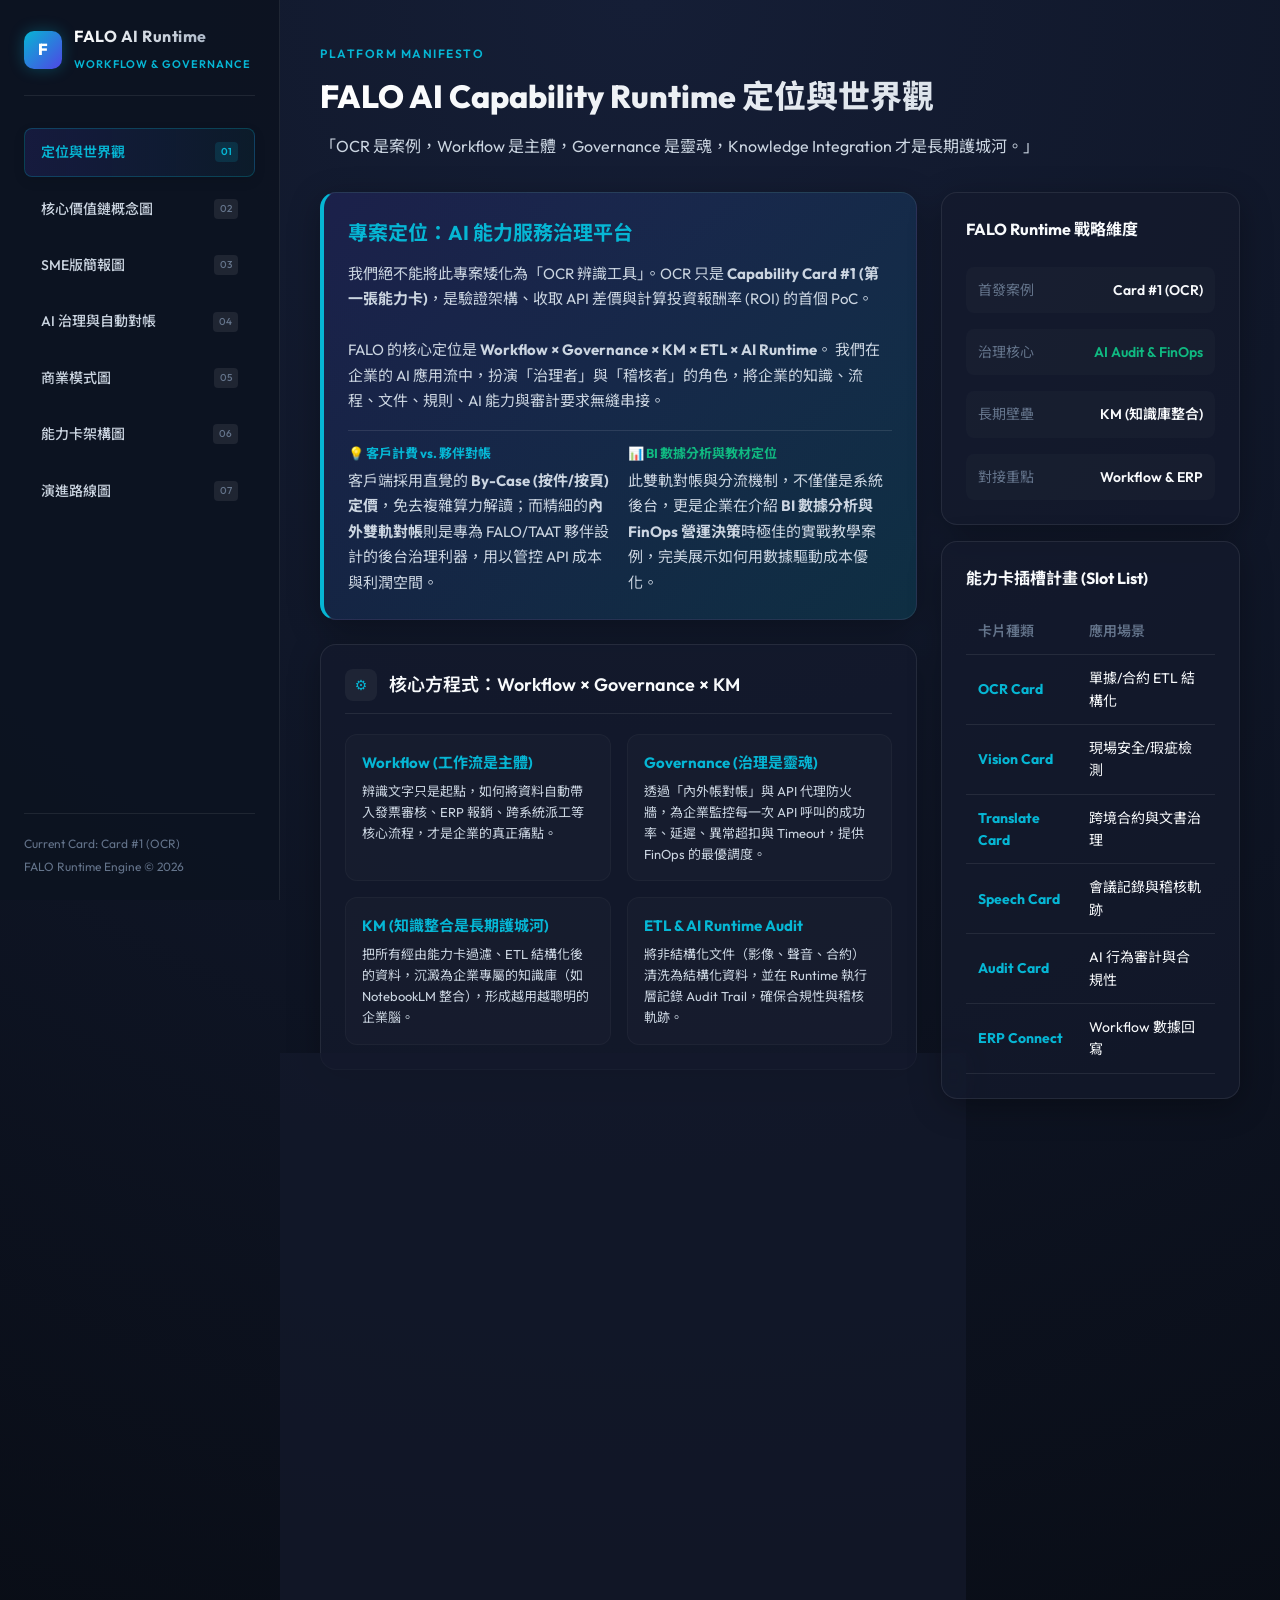
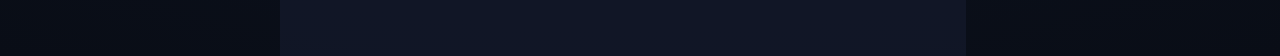
==== index.html @ 40f5b263 "feat: init FALO AI Capability Runtime dashboard (Workflow x Governance x KM x ETL)" ====
<!DOCTYPE html>
<html lang="zh-Hant">
<head>
  <meta charset="UTF-8">
  <meta name="viewport" content="width=device-width, initial-scale=1.0">
  <title>FALO AI Capability Runtime Hub</title>
  <link rel="stylesheet" href="style.css">
</head>
<body>
  <div class="app-container">
    <!-- Sidebar Navigation -->
    <aside class="sidebar">
      <div class="brand">
        <div class="brand-logo">F</div>
        <div class="brand-info">
          <h1>FALO AI Runtime</h1>
          <span>Workflow & Governance</span>
        </div>
      </div>
      
      <ul class="nav-menu">
        <li class="nav-item active" data-tab="tab-positioning">
          <a class="nav-link">
            <span>定位與世界觀</span>
            <span class="nav-link-num">01</span>
          </a>
        </li>
        <li class="nav-item" data-tab="tab-concept">
          <a class="nav-link">
            <span>核心價值鏈概念圖</span>
            <span class="nav-link-num">02</span>
          </a>
        </li>
        <li class="nav-item" data-tab="tab-sme">
          <a class="nav-link">
            <span>SME版簡報圖</span>
            <span class="nav-link-num">03</span>
          </a>
        </li>
        <li class="nav-item" data-tab="tab-governance">
          <a class="nav-link">
            <span>AI 治理與自動對帳</span>
            <span class="nav-link-num">04</span>
          </a>
        </li>
        <li class="nav-item" data-tab="tab-bmc">
          <a class="nav-link">
            <span>商業模式圖</span>
            <span class="nav-link-num">05</span>
          </a>
        </li>
        <li class="nav-item" data-tab="tab-architecture">
          <a class="nav-link">
            <span>能力卡架構圖</span>
            <span class="nav-link-num">06</span>
          </a>
        </li>
        <li class="nav-item" data-tab="tab-roadmap">
          <a class="nav-link">
            <span>演進路線圖</span>
            <span class="nav-link-num">07</span>
          </a>
        </li>
      </ul>
      
      <div class="sidebar-footer">
        <p>Current Card: Card #1 (OCR)</p>
        <p>FALO Runtime Engine &copy; 2026</p>
      </div>
    </aside>

    <!-- Main Content Area -->
    <main class="main-content">
      
      <!-- Deliverable 1: Project Positioning (專案定位文件) -->
      <section id="tab-positioning" class="content-section active">
        <div class="header-wrapper">
          <span class="section-tag">Platform Manifesto</span>
          <h2 class="section-title">FALO AI Capability Runtime 定位與世界觀</h2>
          <p class="section-desc">「OCR 是案例，Workflow 是主體，Governance 是靈魂，Knowledge Integration 才是長期護城河。」</p>
        </div>

        <div class="positioning-grid">
          <div class="main-column">
            <div class="glass-card positioning-hero">
              <h3>專案定位：AI 能力服務治理平台</h3>
              <p>
                我們絕不能將此專案矮化為「OCR 辨識工具」。OCR 只是 <strong>Capability Card #1 (第一張能力卡)</strong>，是驗證架構、收取 API 差價與計算投資報酬率 (ROI) 的首個 PoC。
                <br><br>
                FALO 的核心定位是 <strong>Workflow × Governance × KM × ETL × AI Runtime</strong>。
                我們在企業的 AI 應用流中，扮演「治理者」與「稽核者」的角色，將企業的知識、流程、文件、規則、AI 能力與審計要求無縫串接。
              </p>
              <div style="margin-top: 16px; border-top: 1px solid rgba(255,255,255,0.1); padding-top: 12px; display: grid; grid-template-columns: 1fr 1fr; gap: 16px; font-size: 13px;">
                <div>
                  <strong style="color: var(--cyan);">💡 客戶計費 vs. 夥伴對帳</strong>
                  <p style="color: var(--text-secondary); margin-top: 4px;">客戶端採用直覺的 <strong>By-Case (按件/按頁) 定價</strong>，免去複雜算力解讀；而精細的<strong>內外雙軌對帳</strong>則是專為 FALO/TAAT 夥伴設計的後台治理利器，用以管控 API 成本與利潤空間。</p>
                </div>
                <div>
                  <strong style="color: var(--emerald);">📊 BI 數據分析與教材定位</strong>
                  <p style="color: var(--text-secondary); margin-top: 4px;">此雙軌對帳與分流機制，不僅僅是系統後台，更是企業在介紹 <strong>BI 數據分析與 FinOps 營運決策</strong>時極佳的實戰教學案例，完美展示如何用數據驅動成本優化。</p>
                </div>
              </div>
            </div>

            <div class="glass-card">
              <div class="card-title-row">
                <div class="card-icon">⚙️</div>
                <h3>核心方程式：Workflow × Governance × KM</h3>
              </div>
              <div class="feature-list">
                <div class="feature-item">
                  <h4>Workflow (工作流是主體)</h4>
                  <p>辨識文字只是起點，如何將資料自動帶入發票審核、ERP 報銷、跨系統派工等核心流程，才是企業的真正痛點。</p>
                </div>
                <div class="feature-item">
                  <h4>Governance (治理是靈魂)</h4>
                  <p>透過「內外帳對帳」與 API 代理防火牆，為企業監控每一次 API 呼叫的成功率、延遲、異常超扣與 Timeout，提供 FinOps 的最優調度。</p>
                </div>
                <div class="feature-item">
                  <h4>KM (知識整合是長期護城河)</h4>
                  <p>把所有經由能力卡過濾、ETL 結構化後的資料，沉澱為企業專屬的知識庫（如 NotebookLM 整合），形成越用越聰明的企業腦。</p>
                </div>
                <div class="feature-item">
                  <h4>ETL & AI Runtime Audit</h4>
                  <p>將非結構化文件（影像、聲音、合約）清洗為結構化資料，並在 Runtime 執行層記錄 Audit Trail，確保合規性與稽核軌跡。</p>
                </div>
              </div>
            </div>
            
            <div class="glass-card">
              <div class="card-title-row">
                <div class="card-icon">🤝</div>
                <h3>角色定位與協同模型</h3>
                <span class="badge-tech" style="margin-left: auto;">Collaboration Matrix</span>
              </div>
              <p style="font-size: 14px; color: var(--text-secondary); line-height: 1.7;">
                本架構的建立，來自於四種角色的完美互補：
              </p>
              <table class="position-table" style="margin-top: 12px;">
                <thead>
                  <tr>
                    <th>角色名</th>
                    <th>代表視角</th>
                    <th>在此專案的貢獻</th>
                  </tr>
                </thead>
                <tbody>
                  <tr>
                    <td><strong>ff (Force)</strong></td>
                    <td>顧問、治理者、方法論設計者、AI Audit 傳教士</td>
                    <td>提供核心 Know-how，將 OCR 拉高至流程治理與知識鏈條的戰略高度。</td>
                  </tr>
                  <tr>
                    <td><strong>smf (ChatGPT)</strong></td>
                    <td>策略顧問、語意翻譯器</td>
                    <td>釐清頂層商業邏輯，進行語意轉譯，確保定位與商業模式對齊。</td>
                  </tr>
                  <tr>
                    <td><strong>aaa (Antigravity)</strong></td>
                    <td>教材工程師、產品規劃師、系統架構師</td>
                    <td>將抽象的方法論與構想落地，封裝成可討論的規格、藍圖與互動式 Prototype。</td>
                  </tr>
                  <tr>
                    <td><strong>sxf (Codex)</strong></td>
                    <td>CTO、工程總架構</td>
                    <td>負責將架構規格代碼化，保障底層代碼的高效運行與系統部署。</td>
                  </tr>
                </tbody>
              </table>
            </div>
          </div>

          <!-- Sidebar Column -->
          <div class="sidebar-column">
            <div class="glass-card stat-card">
              <h3 style="font-size: 16px; font-weight: 700; margin-bottom: 8px;">FALO Runtime 戰略維度</h3>
              <div class="stat-item">
                <span class="stat-label">首發案例</span>
                <span class="stat-value">Card #1 (OCR)</span>
              </div>
              <div class="stat-item">
                <span class="stat-label">治理核心</span>
                <span class="stat-value highlight">AI Audit & FinOps</span>
              </div>
              <div class="stat-item">
                <span class="stat-label">長期壁壘</span>
                <span class="stat-value">KM (知識庫整合)</span>
              </div>
              <div class="stat-item">
                <span class="stat-label">對接重點</span>
                <span class="stat-value">Workflow & ERP</span>
              </div>
            </div>
            
            <div class="glass-card" style="margin-top: 16px;">
              <h3 style="font-size: 16px; font-weight: 700; margin-bottom: 12px;">能力卡插槽計畫 (Slot List)</h3>
              <table class="position-table">
                <thead>
                  <tr>
                    <th>卡片種類</th>
                    <th>應用場景</th>
                  </tr>
                </thead>
                <tbody>
                  <tr>
                    <td><strong>OCR Card</strong></td>
                    <td>單據/合約 ETL 結構化</td>
                  </tr>
                  <tr>
                    <td><strong>Vision Card</strong></td>
                    <td>現場安全/瑕疵檢測</td>
                  </tr>
                  <tr>
                    <td><strong>Translate Card</strong></td>
                    <td>跨境合約與文書治理</td>
                  </tr>
                  <tr>
                    <td><strong>Speech Card</strong></td>
                    <td>會議記錄與稽核軌跡</td>
                  </tr>
                  <tr>
                    <td><strong>Audit Card</strong></td>
                    <td>AI 行為審計與合規性</td>
                  </tr>
                  <tr>
                    <td><strong>ERP Connect</strong></td>
                    <td>Workflow 數據回寫</td>
                  </tr>
                </tbody>
              </table>
            </div>
          </div>
        </div>
      </section>

      <!-- Deliverable 2: Concept Diagram (概念圖版本) -->
      <section id="tab-concept" class="content-section">
        <div class="header-wrapper">
          <span class="section-tag">Value Chain Lifecycle</span>
          <h2 class="section-title">FALO AI 企業數據價值鏈生命週期</h2>
          <p class="section-desc">從文件上傳開始，歷經 OCR 提取、結構化清洗、工作流流轉、ERP 記帳，最終沉澱為企業專屬知識庫與稽核 insights 的完整閉環。</p>
        </div>

        <div class="glass-card">
          <div class="diagram-container">
            <svg class="flow-svg" viewBox="0 0 900 480">
              <defs>
                <marker id="arrow" viewBox="0 0 10 10" refX="6" refY="5" markerWidth="6" markerHeight="6" orient="auto-start-reverse">
                  <path d="M 0 1 L 10 5 L 0 9 z" fill="rgba(255,255,255,0.4)" />
                </marker>
                <marker id="arrow-cyan" viewBox="0 0 10 10" refX="6" refY="5" markerWidth="6" markerHeight="6" orient="auto-start-reverse">
                  <path d="M 0 1 L 10 5 L 0 9 z" fill="#06b6d4" />
                </marker>
              </defs>

              <!-- Line 1 Nodes (Ingestion to ERP) -->
              <!-- Step 1: Input Document -->
              <rect x="20" y="60" width="130" height="60" rx="8" class="flow-node active" />
              <text x="85" y="90" text-anchor="middle" class="flow-text">1. 企業原始文件</text>
              <text x="85" y="105" text-anchor="middle" class="flow-subtext">影像 / PDF / 拍照單據</text>

              <!-- Connection 1 -> 2 -->
              <path d="M 150 90 L 190 90" class="flow-link active" marker-end="url(#arrow-cyan)" />

              <!-- Step 2: Capability Card #1 -->
              <rect x="200" y="60" width="130" height="60" rx="8" class="flow-node" style="stroke: var(--cyan);" />
              <text x="265" y="90" text-anchor="middle" class="flow-text" fill="var(--cyan)">2. 能力卡 #1 (OCR)</text>
              <text x="265" y="105" text-anchor="middle" class="flow-subtext">智能路由辨識 / AI Proxy</text>

              <!-- Connection 2 -> 3 -->
              <path d="M 330 90 L 370 90" class="flow-link active" marker-end="url(#arrow-cyan)" />

              <!-- Step 3: ETL & Structuring -->
              <rect x="380" y="60" width="130" height="60" rx="8" class="flow-node" />
              <text x="445" y="90" text-anchor="middle" class="flow-text">3. ETL 結構化</text>
              <text x="445" y="105" text-anchor="middle" class="flow-subtext">非結構資料轉為 JSON</text>

              <!-- Connection 3 -> 4 -->
              <path d="M 510 90 L 550 90" class="flow-link" marker-end="url(#arrow)" />

              <!-- Step 4: Workflow Engine -->
              <rect x="560" y="60" width="130" height="60" rx="8" class="flow-node" style="stroke: var(--purple);" />
              <text x="625" y="90" text-anchor="middle" class="flow-text" fill="var(--purple-light)">4. 工作流調度 (Workflow)</text>
              <text x="625" y="105" text-anchor="middle" class="flow-subtext">審批流程 / 業務規則觸發</text>

              <!-- Connection 4 -> 5 -->
              <path d="M 690 90 L 730 90" class="flow-link" marker-end="url(#arrow)" />

              <!-- Step 5: ERP & Core systems -->
              <rect x="740" y="60" width="130" height="60" rx="8" class="flow-node" />
              <text x="805" y="90" text-anchor="middle" class="flow-text">5. ERP 回寫入帳</text>
              <text x="805" y="105" text-anchor="middle" class="flow-subtext">會計 / ERP 資料整合</text>

              <!-- Downward Connection 5 -> 6 -->
              <path d="M 805 120 L 805 220 L 740 220" class="flow-link" marker-end="url(#arrow)" />

              <!-- Line 2 Nodes (KM to Management Insight) -->
              <!-- Step 6: Knowledge Base -->
              <rect x="600" y="190" width="130" height="60" rx="8" class="flow-node" style="stroke: var(--emerald);" />
              <text x="665" y="220" text-anchor="middle" class="flow-text" fill="var(--emerald)">6. 知識整合 (KM)</text>
              <text x="665" y="235" text-anchor="middle" class="flow-subtext">封裝為企業專屬知識庫</text>

              <!-- Connection 6 -> 7 -->
              <path d="M 600 220 L 510 220" class="flow-link" marker-end="url(#arrow)" />

              <!-- Step 7: Audit Trail -->
              <rect x="370" y="190" width="130" height="60" rx="8" class="flow-node" style="stroke: var(--rose);" />
              <text x="435" y="220" text-anchor="middle" class="flow-text" fill="var(--rose)">7. 稽核軌跡 (Audit)</text>
              <text x="435" y="235" text-anchor="middle" class="flow-subtext">AI 行為審計與追蹤記錄</text>

              <!-- Connection 7 -> 8 -->
              <path d="M 370 220 L 280 220" class="flow-link" marker-end="url(#arrow)" />

              <!-- Step 8: AI Analytics & FinOps -->
              <rect x="140" y="190" width="130" height="60" rx="8" class="flow-node" />
              <text x="205" y="220" text-anchor="middle" class="flow-text">8. AI 治理與 FinOps</text>
              <text x="205" y="235" text-anchor="middle" class="flow-subtext">分析計費 / 監控異常成本</text>

              <!-- Connection 8 -> 9 -->
              <path d="M 140 220 L 85 220 L 85 320 L 190 320" class="flow-link active" marker-end="url(#arrow-cyan)" />

              <!-- Step 9: Management Insight -->
              <rect x="200" y="290" width="500" height="70" rx="8" class="flow-node active" style="stroke: var(--cyan);" />
              <text x="450" y="325" text-anchor="middle" class="flow-text" fill="var(--cyan)">9. 管理洞察 (Management Insights)</text>
              <text x="450" y="343" text-anchor="middle" class="flow-subtext">智慧報表 &rarr; 流程改善決策 &rarr; 持續優化企業營運效率</text>

              <!-- Double ledger audit link box -->
              <rect x="140" y="390" width="620" height="50" rx="6" class="flow-node" style="stroke: var(--purple); fill: rgba(139, 92, 246, 0.05);" />
              <text x="450" y="415" text-anchor="middle" class="flow-text" fill="var(--purple-light)">FALO Runtime 核心雙軌對帳防護：內帳 (客戶定價) VS 外帳 (Provider 實扣) 智慧自動審計</text>
              <text x="450" y="430" text-anchor="middle" class="flow-subtext">守護企業數據流與資金流的安全，杜絕雲端商計費黑盒</text>
            </svg>
          </div>
          
          <div style="margin-top: 20px; color: var(--text-secondary); font-size: 14px;">
            <p><strong>數據生命週期說明：</strong></p>
            <ul style="margin-left: 20px; margin-top: 8px; display: grid; grid-template-columns: 1fr 1fr; gap: 8px;">
              <li><strong>入流層 (ETL)</strong>：將企業複雜單據文件（影像）透過模組化能力卡與 AI Proxy 做高精準辨識並清洗為結構化 JSON 資料。</li>
              <li><strong>業務層 (Workflow & ERP)</strong>：結構化資料直接回填企業現有工作流與 ERP，實現自動化財務報銷、進銷存登載。</li>
              <li><strong>儲存層 (KM)</strong>：將所有單據與辨識脈絡沉澱至企業知識庫，作為未來企業內部搜尋、訓練、法規遵循的長期資產。</li>
              <li><strong>治理層 (Audit & FinOps)</strong>：雙軌帳本引擎即時查帳，監控延遲、Timeout、異常扣款，提供成本分析與流程改善的管理決策洞察。</li>
            </ul>
          </div>
        </div>
      </section>

      <!-- Deliverable 3: SME Slide Viewer (SME版簡報圖) -->
      <section id="tab-sme" class="content-section">
        <div class="header-wrapper">
          <span class="section-tag">Value Proposition Presentation</span>
          <h2 class="section-title">中小企業（SME）老闆看得懂的價值簡報</h2>
          <p class="section-desc">AI 不僅僅是取代人力的打字工具，更是中小企業升級流程治理、降低隱性開銷、建構企業知識腦的戰略引擎。</p>
        </div>

        <div class="slide-deck glass-card">
          <div class="slide-content-container" id="slide-content">
            <div class="slide-graphic" id="slide-graphic">📥</div>
            <div class="slide-text">
              <h3 id="slide-title">載入中...</h3>
              <p id="slide-desc">載入中...</p>
            </div>
          </div>
          
          <div class="slide-controls">
            <button class="slide-btn" id="slide-prev">&larr; 上一步</button>
            <div class="slide-dots" id="slide-dots">
              <!-- Dots rendered by JS -->
            </div>
            <button class="slide-btn" id="slide-next">下一步 &rarr;</button>
          </div>
        </div>
        
        <div class="glass-card" style="max-width: 800px; margin: 24px auto 0;">
          <h4 style="color: var(--cyan); margin-bottom: 8px;">老闆最關心的四大核心回報 (ROI)：</h4>
          <ul style="list-style: none; font-size: 14px; color: var(--text-secondary); display: grid; gap: 8px;">
            <li>🛡️ <strong>費用零黑盒</strong>：AI 自動稽核雲端商帳單，每一筆超時或失敗的 API 費用自動抓出並追回，守住企業資金。</li>
            <li>🚀 <strong>業務流自動化</strong>：串接 ERP 與會計流程，免除人工建檔，讓業務與財務的工作效率提升 500%。</li>
            <li>🧠 <strong>知識資產化</strong>：所有單據辨識結果自動歸檔為企業知識庫 (KM)，隨時可用自然語言提問進行合規審查。</li>
            <li>📉 <strong>動態節費高達 60%</strong>：根據單據難易度自動調度最划算的模型，用最聰明的方式控管 API 支出。</li>
          </ul>
        </div>
      </section>

      <!-- Deliverable 4: AI Governance Dashboard (AI 治理與自動對帳) -->
      <section id="tab-governance" class="content-section">
        <div class="header-wrapper">
          <span class="section-tag">Audit Engine Terminal</span>
          <h2 class="section-title">AI 稽核與 FinOps 雙軌對帳主控台</h2>
          <p class="section-desc">透過「內帳（FALO 客戶計費）」與「外帳（Provider 實際帳單）」的即時比對，抓出差異、超額收費與失敗，並動態調配路由機制。</p>
        </div>

        <!-- Split ledgers table -->
        <div class="gov-grid">
          <!-- Internal Ledger -->
          <div class="glass-card ledger-box">
            <div class="ledger-header">
              <h3 style="font-size: 16px; font-weight: 600;">內帳（FALO 客戶計費記錄）</h3>
              <span class="ledger-badge internal">Internal Ledger</span>
            </div>
            <div class="ledger-table-wrapper">
              <table class="ledger-table">
                <thead>
                  <tr>
                    <th>交易編號</th>
                    <th>客戶名稱</th>
                    <th>辨識頁數</th>
                    <th>預計費用</th>
                    <th>交易狀態</th>
                    <th>時間</th>
                  </tr>
                </thead>
                <tbody id="internal-ledger-body">
                  <!-- JS Render -->
                </tbody>
              </table>
            </div>
          </div>

          <!-- External Ledger -->
          <div class="glass-card ledger-box">
            <div class="ledger-header">
              <h3 style="font-size: 16px; font-weight: 600;">外帳（AI Provider 實際計費單）</h3>
              <span class="ledger-badge external">External Ledger</span>
            </div>
            <div class="ledger-table-wrapper">
              <table class="ledger-table">
                <thead>
                  <tr>
                    <th>請求編號</th>
                    <th>Provider</th>
                    <th>處理頁數</th>
                    <th>實扣費用</th>
                    <th>執行狀態</th>
                    <th>時間</th>
                  </tr>
                </thead>
                <tbody id="external-ledger-body">
                  <!-- JS Render -->
                </tbody>
              </table>
            </div>
          </div>
        </div>

        <!-- Reconciliation simulation actions and console -->
        <div class="reconcile-actions">
          <button class="action-btn" id="reconcile-btn">
            <span>啟動 AI 雙軌帳本自動審計 (Run Audit Engine)</span>
          </button>
        </div>

        <div class="glass-card console-card">
          <div class="console-title">
            <span>📟 FALO AI 對帳審計引擎終端</span>
          </div>
          <div class="console-logs" id="console-logs">
            <div class="log-line info">等待對帳指令... 請點擊上方按鈕開始模擬。</div>
          </div>
        </div>

        <!-- FinOps savings slider -->
        <div class="glass-card finops-grid">
          <div>
            <h3 style="font-size: 18px; margin-bottom: 12px; color: var(--cyan);">AI 路由動態成本調度 (FinOps Simulator)</h3>
            <p style="font-size: 14px; color: var(--text-secondary);">
              調整發票與一般文件路由至 <strong>PaddleOCR (便宜)</strong> 的比例，其餘難題路由至 <strong>Gemini (精準但貴)</strong>。
              觀察萬頁預算會如何動態變化：
            </p>
            
            <div class="slider-container">
              <div class="slider-labels">
                <span>100% Gemini (純大模型)</span>
                <span>高比例 PaddleOCR</span>
              </div>
              <input type="range" min="0" max="100" value="95" class="slider-control" id="routing-slider">
            </div>

            <div class="ratio-display">
              <div class="ratio-box">
                <div class="val" id="paddle-ratio">95%</div>
                <div class="lbl">PaddleOCR 路由比例</div>
              </div>
              <div class="ratio-box">
                <div class="val" id="gemini-ratio">5%</div>
                <div class="lbl">Gemini 路由比例</div>
              </div>
            </div>
          </div>

          <div style="border-left: 1px solid var(--border-color); padding-left: 24px;">
            <div class="saving-display">
              <div class="saving-percent" id="savings-percent">60%</div>
              <div style="font-size: 18px; font-weight: 700; color: var(--emerald); margin-top: 4px;">預算節省幅度</div>
              <p class="saving-desc" id="optimizer-summary-text">
                正在計算 AI 分流最佳化方案...
              </p>
            </div>
          </div>
        </div>

        <!-- BI & Billing explanation card -->
        <div class="glass-card" style="margin-top: 24px; border-left: 4px solid var(--purple); display: grid; grid-template-columns: 1fr 1fr; gap: 24px;">
          <div>
            <h4 style="color: var(--purple-light); font-size: 15px; margin-bottom: 8px; font-weight: 700; text-transform: uppercase;">🔒 內部夥伴專用對帳治理利器 (Internal Partner Tool)</h4>
            <p style="font-size: 13px; color: var(--text-secondary); line-height: 1.6;">
              雖然客戶在前端只接觸簡單、直覺的 <strong>By-Case (按件計酬)</strong> 算力計費，但為了保護代理商與 FALO/TAAT 夥伴的利潤，系統在後台運行這套<strong>雙軌對帳系統</strong>。這是給 FALO/TAAT 營運夥伴的內部稽核利器，用來掌握算力消耗與精準監管利潤。
            </p>
          </div>
          <div>
            <h4 style="color: var(--emerald); font-size: 15px; margin-bottom: 8px; font-weight: 700; text-transform: uppercase;">🎓 卓越的 BI 數據分析實戰教材 (BI Analytics Curriculum Case)</h4>
            <p style="font-size: 13px; color: var(--text-secondary); line-height: 1.6;">
              此雙軌對帳與智能路由機制，是介紹企業如何運用 <strong>BI (商業智慧) 進行大數據分析</strong>的絕佳教材。它具體展示了如何分析「呼叫異常分佈」、「API 延遲分佈 (P50/P90/P95)」、「單頁模型性價比分析」等指標，實現以數據驅動營運決策的實務範例。
            </p>
          </div>
        </div>
      </section>

      <!-- Deliverable 5: Business Model Canvas (商業模式圖) -->
      <section id="tab-bmc" class="content-section">
        <div class="header-wrapper">
          <span class="section-tag">Platform Economics</span>
          <h2 class="section-title">FALO AI Runtime 商業模式圖</h2>
          <p class="section-desc">這不只是一個 OCR 工具，這是一個具備強大商業模式的基礎 Runtime 平台。請點擊各區塊查看詳細商業策略：</p>
        </div>

        <div class="bmc-grid">
          <!-- 1. Key Partners -->
          <div class="bmc-cell double-height" data-cell="partners">
            <div class="bmc-header">
              <h4>關鍵合作夥伴</h4>
            </div>
            <div class="bmc-body">
              <ul>
                <li>底層 AI 巨頭 (Google, MS)</li>
                <li>ERP & Workflow 系統整合商</li>
                <li>HITL 人工審核外包網絡</li>
              </ul>
            </div>
          </div>

          <!-- 2. Key Activities -->
          <div class="bmc-cell" data-cell="activities">
            <div class="bmc-header">
              <h4>關鍵活動</h4>
            </div>
            <div class="bmc-body">
              <ul>
                <li>路由算法調優與分類器升級</li>
                <li>多模型 API 插件管理</li>
                <li>內外帳同步與自動退款稽核</li>
              </ul>
            </div>
          </div>

          <!-- 3. Value Propositions -->
          <div class="bmc-cell double-height double-width" data-cell="propositions" style="border-color: rgba(6, 182, 212, 0.4); background: rgba(6, 182, 212, 0.03);">
            <div class="bmc-header">
              <h4 style="color: var(--cyan); font-weight: 800;">價值主張</h4>
            </div>
            <div class="bmc-body" style="font-size: 13px;">
              <ul>
                <li><strong>AI 能力治理核心</strong>: 單一介面對接所有 API</li>
                <li><strong>極致性價比 (FinOps)</strong>: 精準路由省錢 60%</li>
                <li><strong>工作流自動化整合</strong>: 銜接 ERP 與會計流</li>
                <li><strong>企業長期知識庫 (KM)</strong>: 沉澱文件資產</li>
                <li><strong>對帳完全透明化</strong>: AI 自動退款稽核與偵錯</li>
              </ul>
            </div>
          </div>

          <!-- 4. Customer Relationships -->
          <div class="bmc-cell" data-cell="relations">
            <div class="bmc-header">
              <h4>顧客關係</h4>
            </div>
            <div class="bmc-body">
              <ul>
                <li>對帳全透明化報表</li>
                <li>主動式 FinOps 節費建議</li>
                <li>合規稽核軌跡安全防護</li>
              </ul>
            </div>
          </div>

          <!-- 5. Customer Segments -->
          <div class="bmc-cell double-height" data-cell="segments">
            <div class="bmc-header">
              <h4>目標客群</h4>
            </div>
            <div class="bmc-body">
              <ul>
                <li>中小型企業 (SME) </li>
                <li>尋求內嵌 AI 能力的軟體商 (ISVs)</li>
                <li>大量流程需自動化之金融/製造業</li>
              </ul>
            </div>
          </div>

          <!-- 6. Key Resources -->
          <div class="bmc-cell" data-cell="resources">
            <div class="bmc-header">
              <h4>關鍵資源</h4>
            </div>
            <div class="bmc-body">
              <ul>
                <li>動態路由調度專利</li>
                <li>大宗 API 採購之折讓通道</li>
                <li>FALO Runtime 安全沙盒</li>
              </ul>
            </div>
          </div>

          <!-- 7. Channels -->
          <div class="bmc-cell" data-cell="channels">
            <div class="bmc-header">
              <h4>通路渠道</h4>
            </div>
            <div class="bmc-body">
              <ul>
                <li>FALO Prompt Manager 內建</li>
                <li>能力卡應用商城 (Store)</li>
                <li>ERP / Google App Script 插件</li>
              </ul>
            </div>
          </div>

          <!-- 8. Cost Structure (double width) -->
          <div class="bmc-cell double-width" data-cell="costs">
            <div class="bmc-header">
              <h4>成本結構</h4>
            </div>
            <div class="bmc-body">
              <ul>
                <li>底層 API 呼叫費 (Google, Azure...)</li>
                <li>Runtime Gateway 託管與資料庫成本</li>
                <li>人工覆核人員單筆處理佣金</li>
              </ul>
            </div>
          </div>

          <!-- 9. Revenue Streams (double width) -->
          <div class="bmc-cell double-width" data-cell="revenues" style="border-color: rgba(16, 185, 129, 0.4); background: rgba(16, 185, 129, 0.03);">
            <div class="bmc-header">
              <h4 style="color: var(--emerald);">收益來源</h4>
            </div>
            <div class="bmc-body">
              <ul>
                <li><strong>API 用量加成差價 (Markup)</strong></li>
                <li><strong>自動對帳 / FinOps 治理進階 SaaS 月費</strong></li>
                <li><strong>企業 KM & Workflow 整合模組授權費</strong></li>
                <li><strong>第三方 Capability Card 上架佣金拆帳 (30%)</strong></li>
              </ul>
            </div>
          </div>
        </div>

        <!-- Detail Box for Business Model Canvas -->
        <div class="glass-card" style="border-left: 4px solid var(--cyan);">
          <h3 style="font-size: 16px; font-weight: 700; margin-bottom: 8px;" id="bmc-details-title">商業策略深度解析</h3>
          <p style="font-size: 13px; color: var(--text-secondary); line-height: 1.6;" id="bmc-details-desc">
            請點擊上方商業模式圖的任何區塊，此處將為您展示 FALO 在該維度的獨家護城河、商業操作模式與落地路徑。
          </p>
        </div>
      </section>

      <!-- Deliverable 6: Capability Card Architecture (Capability Card 架構圖) -->
      <section id="tab-architecture" class="content-section">
        <div class="header-wrapper">
          <span class="section-tag">Software Architecture Stack</span>
          <h2 class="section-title">Capability Card & Runtime 架構圖</h2>
          <p class="section-desc">FALO 採用模組化疊層架構。OCR 僅是運行在 Runtime 上的第一張能力卡，下圖展示了三層核心架構：</p>
        </div>

        <div class="arch-container">
          <!-- Layer 1: App Interface -->
          <div class="arch-layer">
            <div class="arch-layer-header">
              <span>1. 應用接入與卡片層 (Application Interface & Card Layer)</span>
              <span class="badge">SDK / Sandbox</span>
            </div>
            <div class="arch-blocks">
              <div class="arch-block" data-block="sdk">FALO SDK / API Client</div>
              <div class="arch-block" data-block="pwa">PWA Card Sandbox</div>
            </div>
          </div>

          <!-- Layer 2: Governance Proxy -->
          <div class="arch-layer" style="border-color: rgba(79, 70, 229, 0.3); background: rgba(79, 70, 229, 0.02);">
            <div class="arch-layer-header" style="color: var(--primary-light);">
              <span>2. AI Proxy 與流程治理核心 (Governance & Pipeline Core)</span>
              <span class="badge" style="background: rgba(79, 70, 229, 0.2); color: var(--primary-light);">Runtime Engine</span>
            </div>
            <div class="arch-blocks">
              <div class="arch-block active" data-block="gateway">API Gateway (安全與驗證)</div>
              <div class="arch-block" data-block="logger">Ledger Syncer (內外雙帳同步)</div>
              <div class="arch-block" data-block="router">Dynamic Provider Router (路由調度)</div>
              <div class="arch-block" data-block="audit">FinOps & Audit Analytics</div>
            </div>
          </div>

          <!-- Layer 3: Providers Execution -->
          <div class="arch-layer">
            <div class="arch-layer-header">
              <span>3. AI Providers 與人工執行層 (Execution Layer)</span>
              <span class="badge">Models & HITL</span>
            </div>
            <div class="arch-blocks">
              <div class="arch-block" data-block="paddle">PaddleOCR Plugin (便宜)</div>
              <div class="arch-block" data-block="gemini">Gemini V Plugin (大模型)</div>
              <div class="arch-block" data-block="qwen">Qwen VL Plugin (亞洲語系)</div>
              <div class="arch-block" data-block="human">Human-in-the-loop (人工覆核)</div>
            </div>
          </div>
        </div>

        <!-- Detail Box for Architecture Layers -->
        <div class="glass-card" style="margin-top: 24px; border-left: 4px solid var(--primary);">
          <div style="display:flex; justify-content:space-between; align-items:center; margin-bottom:12px;">
            <h3 style="font-size: 16px; font-weight: 700;" id="arch-details-title">API Gateway (安全與驗證)</h3>
            <span class="badge-tech" id="arch-details-badge">AI Proxy 治理核心</span>
          </div>
          <p style="font-size: 13px; color: var(--text-secondary); line-height: 1.6;" id="arch-details-desc">
            處理 API 金鑰驗證、流量限額控制 (Rate Limiting)、防禦性 Audit 審計、以及統一的資料格式轉換（確保輸出標準的 JSON 格式）。
          </p>
        </div>
      </section>

      <!-- Deliverable 7: OCR Gate Evolution Roadmap (OCR Gate 演進路線圖) -->
      <section id="tab-roadmap" class="content-section">
        <div class="header-wrapper">
          <span class="section-tag">Evolutionary Roadmap</span>
          <h2 class="section-title">AI Runtime 與數據治理演進路線圖</h2>
          <p class="section-desc">從最初的單機工具，演進至具備自動對帳與 FinOps 成本治理的完整 FALO AI 流程與知識生態平台。</p>
        </div>

        <div class="timeline">
          <!-- Phase 1 -->
          <div class="timeline-item completed">
            <div class="timeline-marker"></div>
            <div class="timeline-content">
              <div class="timeline-date">Phase 1: PoC 驗證期</div>
              <h3>FALO OCR Workbench (工具屬性)</h3>
              <p>完成單機版 PWA 容器、基礎 OCR 模板配置與 CSV 閉環匯出入，確認使用者能方便操作圖片資料轉換。</p>
              <ul class="timeline-details">
                <li>單機 `ocr.html` 與 PWA 安裝支援</li>
                <li>五組內建 OCR Operation Prompts</li>
                <li>Excel 式 CSV 全覆蓋導入導出</li>
              </ul>
            </div>
          </div>

          <!-- Phase 2 -->
          <div class="timeline-item">
            <div class="timeline-marker" style="border-color: var(--cyan);"></div>
            <div class="timeline-content">
              <div class="timeline-date" style="color: var(--cyan);">Phase 2: 服務化與雙軌帳本 (當前里程碑)</div>
              <h3>AI Proxy Gate & 雙軌帳本</h3>
              <p>導入 API 金鑰驗證，建構雙軌 ledger 寫入機制，將客戶使用端（內帳）與雲端 Provider（外帳）解耦，支援 AI 進行對帳審核與失敗重送路由。</p>
              <ul class="timeline-details">
                <li>AI Proxy Gateway 搭建與 API Key 認證</li>
                <li>內外雙軌 Ledger 同步寫入引擎</li>
                <li>AI 自動對帳模組 (偵測超時、超收、退款存檔)</li>
              </ul>
            </div>
          </div>

          <!-- Phase 3 -->
          <div class="timeline-item">
            <div class="timeline-marker" style="border-color: var(--purple);"></div>
            <div class="timeline-content">
              <div class="timeline-date" style="color: var(--purple);">Phase 3: 工作流與 ERP 整合期</div>
              <h3>流程調度與自動化入帳</h3>
              <p>完善數據價值鏈。將結構化資料自動回寫入 ERP 系統，建立自動化單據核銷 workflow，並將歷史辨識文字儲存進企業知識庫。</p>
              <ul class="timeline-details">
                <li>結合 ERP/會計軟體的數據回寫接口</li>
                <li>企業知識管理 (KM) 基礎儲存引擎</li>
                <li>自動核銷與流程審核 Workflow 整合</li>
              </ul>
            </div>
          </div>

          <!-- Phase 4 -->
          <div class="timeline-item">
            <div class="timeline-marker" style="border-color: var(--emerald);"></div>
            <div class="timeline-content">
              <div class="timeline-date" style="color: var(--emerald);">Phase 4: 全能力 Runtime 生態系</div>
              <h3>FALO AI Runtime & KM Market</h3>
              <p>擴展至多樣化能力卡（Vision, 翻譯, 語音, LLM），開放第三方上架，建構 Workflow × Governance × KM 的企業 AI 生態大腦。</p>
              <ul class="timeline-details">
                <li>標準能力卡 SDK 與 Runtime 規範釋出</li>
                <li>多種 Capability Card 上架 (Speech, Audit)</li>
                <li>第三方 Capability Market 分成與訂閱結算機制</li>
              </ul>
            </div>
          </div>
        </div>
      </section>

    </main>
  </div>

  <script src="app.js"></script>
</body>
</html>
---- style.css ----
@import url('https://fonts.googleapis.com/css2?family=Outfit:wght@300;400;500;600;700;800&family=Noto+Sans+TC:wght@300;400;500;700;900&display=swap');

:root {
  --bg: #090d16;
  --bg-gradient: radial-gradient(circle at 50% 0%, #151e36 0%, #090d16 100%);
  --panel-bg: rgba(20, 27, 45, 0.7);
  --panel-hover: rgba(28, 38, 62, 0.85);
  --border-color: rgba(255, 255, 255, 0.08);
  --border-hover: rgba(255, 255, 255, 0.15);
  
  --text-primary: #f8fafc;
  --text-secondary: #cbd5e1;
  --text-muted: #64748b;
  
  --primary: #4f46e5;
  --primary-light: #818cf8;
  --primary-glow: rgba(79, 70, 229, 0.35);
  
  --cyan: #06b6d4;
  --cyan-glow: rgba(6, 182, 212, 0.3);
  
  --emerald: #10b981;
  --emerald-glow: rgba(16, 185, 129, 0.25);
  
  --purple: #8b5cf6;
  --purple-glow: rgba(139, 92, 246, 0.25);
  
  --rose: #f43f5e;
  --rose-glow: rgba(244, 63, 94, 0.25);
  
  --amber: #f59e0b;
  
  --font-sans: 'Outfit', 'Noto Sans TC', system-ui, -apple-system, BlinkMacSystemFont, "Segoe UI", sans-serif;
  --transition-smooth: all 0.3s cubic-bezier(0.4, 0, 0.2, 1);
}

* {
  box-sizing: border-box;
  margin: 0;
  padding: 0;
}

body {
  background: var(--bg);
  background-image: var(--bg-gradient);
  color: var(--text-primary);
  font-family: var(--font-sans);
  line-height: 1.6;
  overflow-x: hidden;
  min-height: 100vh;
}

/* Scrollbar */
::-webkit-scrollbar {
  width: 6px;
  height: 6px;
}
::-webkit-scrollbar-track {
  background: rgba(255, 255, 255, 0.02);
}
::-webkit-scrollbar-thumb {
  background: rgba(255, 255, 255, 0.15);
  border-radius: 99px;
}
::-webkit-scrollbar-thumb:hover {
  background: rgba(255, 255, 255, 0.3);
}

/* App Layout */
.app-container {
  display: flex;
  min-height: 100vh;
}

/* Sidebar Navigation */
.sidebar {
  width: 280px;
  background: rgba(13, 19, 33, 0.95);
  border-right: 1px solid var(--border-color);
  display: flex;
  flex-direction: column;
  flex-shrink: 0;
  position: sticky;
  top: 0;
  height: 100vh;
  z-index: 100;
  padding: 24px;
}

.brand {
  display: flex;
  align-items: center;
  gap: 12px;
  margin-bottom: 32px;
  padding-bottom: 20px;
  border-bottom: 1px solid var(--border-color);
}

.brand-logo {
  width: 38px;
  height: 38px;
  background: linear-gradient(135deg, var(--cyan) 0%, var(--primary) 100%);
  border-radius: 10px;
  display: flex;
  align-items: center;
  justify-content: center;
  font-weight: 800;
  color: white;
  box-shadow: 0 0 15px var(--cyan-glow);
}

.brand-info h1 {
  font-size: 16px;
  font-weight: 700;
  letter-spacing: 0.5px;
  background: linear-gradient(to right, #ffffff, #94a3b8);
  -webkit-background-clip: text;
  -webkit-text-fill-color: transparent;
}

.brand-info span {
  font-size: 11px;
  color: var(--cyan);
  font-weight: 600;
  text-transform: uppercase;
  letter-spacing: 1px;
}

.nav-menu {
  list-style: none;
  display: flex;
  flex-direction: column;
  gap: 8px;
  flex-grow: 1;
}

.nav-item {
  width: 100%;
}

.nav-link {
  display: flex;
  align-items: center;
  gap: 12px;
  padding: 12px 16px;
  color: var(--text-secondary);
  text-decoration: none;
  border-radius: 8px;
  font-size: 14px;
  font-weight: 500;
  transition: var(--transition-smooth);
  cursor: pointer;
  border: 1px solid transparent;
}

.nav-link:hover {
  background: rgba(255, 255, 255, 0.03);
  color: var(--text-primary);
  border-color: rgba(255, 255, 255, 0.05);
}

.nav-item.active .nav-link {
  background: linear-gradient(90deg, rgba(79, 70, 229, 0.15) 0%, rgba(6, 182, 212, 0.05) 100%);
  color: var(--cyan);
  border-color: rgba(6, 182, 212, 0.25);
  box-shadow: 0 4px 12px rgba(0, 0, 0, 0.1);
  font-weight: 600;
}

.nav-link-num {
  margin-left: auto;
  font-size: 10px;
  background: rgba(255, 255, 255, 0.08);
  padding: 2px 6px;
  border-radius: 4px;
  color: var(--text-muted);
}

.nav-item.active .nav-link-num {
  background: rgba(6, 182, 212, 0.15);
  color: var(--cyan);
}

.sidebar-footer {
  margin-top: auto;
  padding-top: 20px;
  border-top: 1px solid var(--border-color);
  font-size: 12px;
  color: var(--text-muted);
  display: flex;
  flex-direction: column;
  gap: 4px;
}

/* Content Area */
.main-content {
  flex-grow: 1;
  padding: 40px;
  max-width: calc(100% - 280px);
  overflow-y: auto;
}

.content-section {
  display: none;
  animation: fadeIn 0.4s ease-out forwards;
}

.content-section.active {
  display: block;
}

@keyframes fadeIn {
  from { opacity: 0; transform: translateY(10px); }
  to { opacity: 1; transform: translateY(0); }
}

/* Common UI Elements */
.header-wrapper {
  margin-bottom: 32px;
}

.section-tag {
  display: inline-block;
  font-size: 12px;
  color: var(--cyan);
  font-weight: 600;
  text-transform: uppercase;
  letter-spacing: 1.5px;
  margin-bottom: 8px;
}

.section-title {
  font-size: 32px;
  font-weight: 800;
  background: linear-gradient(to right, #ffffff, #cbd5e1);
  -webkit-background-clip: text;
  -webkit-text-fill-color: transparent;
  margin-bottom: 12px;
}

.section-desc {
  color: var(--text-secondary);
  font-size: 16px;
  max-width: 800px;
}

/* Card Styles */
.glass-card {
  background: var(--panel-bg);
  border: 1px solid var(--border-color);
  border-radius: 16px;
  padding: 24px;
  box-shadow: 0 8px 32px 0 rgba(0, 0, 0, 0.3);
  backdrop-filter: blur(12px);
  -webkit-backdrop-filter: blur(12px);
  transition: var(--transition-smooth);
}

.glass-card:hover {
  border-color: var(--border-hover);
  background: var(--panel-hover);
  box-shadow: 0 12px 40px 0 rgba(0, 0, 0, 0.4);
}

/* Page 1: Project Positioning */
.positioning-grid {
  display: grid;
  grid-template-columns: 2fr 1fr;
  gap: 24px;
}

.main-column {
  display: flex;
  flex-direction: column;
  gap: 24px;
}

.positioning-hero {
  background: linear-gradient(135deg, rgba(79, 70, 229, 0.15) 0%, rgba(6, 182, 212, 0.15) 100%);
  border-left: 4px solid var(--cyan);
}

.positioning-hero h3 {
  font-size: 20px;
  margin-bottom: 12px;
  color: var(--cyan);
}

.positioning-hero p {
  color: var(--text-secondary);
  font-size: 15px;
  line-height: 1.7;
}

.card-title-row {
  display: flex;
  align-items: center;
  gap: 12px;
  margin-bottom: 20px;
  border-bottom: 1px solid var(--border-color);
  padding-bottom: 12px;
}

.card-title-row h3 {
  font-size: 18px;
  font-weight: 600;
}

.card-icon {
  width: 32px;
  height: 32px;
  border-radius: 8px;
  background: rgba(255, 255, 255, 0.05);
  display: flex;
  align-items: center;
  justify-content: center;
  color: var(--cyan);
  font-size: 14px;
}

.feature-list {
  display: grid;
  grid-template-columns: repeat(2, 1fr);
  gap: 16px;
}

.feature-item {
  background: rgba(255, 255, 255, 0.02);
  border: 1px solid rgba(255, 255, 255, 0.03);
  padding: 16px;
  border-radius: 12px;
  transition: var(--transition-smooth);
}

.feature-item:hover {
  background: rgba(255, 255, 255, 0.04);
  transform: translateY(-2px);
}

.feature-item h4 {
  font-size: 15px;
  margin-bottom: 6px;
  color: var(--cyan);
  display: flex;
  align-items: center;
  gap: 8px;
}

.feature-item p {
  font-size: 13px;
  color: var(--text-secondary);
}

.position-table {
  width: 100%;
  border-collapse: collapse;
  margin-top: 16px;
}

.position-table th, .position-table td {
  padding: 12px;
  text-align: left;
  border-bottom: 1px solid var(--border-color);
  font-size: 14px;
}

.position-table th {
  color: var(--text-muted);
  font-weight: 600;
}

.position-table td strong {
  color: var(--cyan);
}

/* Sidebar Info Card */
.stat-card {
  display: flex;
  flex-direction: column;
  gap: 16px;
}

.stat-item {
  display: flex;
  justify-content: space-between;
  align-items: center;
  padding: 12px;
  background: rgba(255, 255, 255, 0.02);
  border-radius: 8px;
  font-size: 14px;
}

.stat-label {
  color: var(--text-muted);
}

.stat-value {
  font-weight: 600;
  color: var(--text-primary);
}

.stat-value.highlight {
  color: var(--emerald);
}

/* Page 2: Concept Diagram */
.diagram-container {
  display: flex;
  justify-content: center;
  align-items: center;
  padding: 30px;
  background: rgba(13, 19, 33, 0.4);
  border-radius: 16px;
  border: 1px solid var(--border-color);
  overflow: auto;
}

.flow-svg {
  width: 100%;
  max-width: 900px;
  height: auto;
}

.flow-node {
  fill: var(--panel-bg);
  stroke: var(--border-color);
  stroke-width: 1.5;
  transition: var(--transition-smooth);
}

.flow-node:hover {
  stroke: var(--cyan);
  fill: var(--panel-hover);
  filter: drop-shadow(0 0 8px var(--cyan-glow));
}

.flow-node.active {
  stroke: var(--primary);
  fill: rgba(79, 70, 229, 0.1);
  filter: drop-shadow(0 0 10px var(--primary-glow));
}

.flow-text {
  fill: var(--text-primary);
  font-family: var(--font-sans);
  font-size: 13px;
  pointer-events: none;
  font-weight: 500;
}

.flow-subtext {
  fill: var(--text-muted);
  font-family: var(--font-sans);
  font-size: 10px;
  pointer-events: none;
}

.flow-link {
  stroke: var(--border-color);
  stroke-width: 2;
  fill: none;
  stroke-dasharray: 5, 5;
  animation: dash 15s linear infinite;
}

.flow-link.active {
  stroke: var(--cyan);
  stroke-width: 3;
  animation: dash-fast 8s linear infinite;
}

@keyframes dash {
  to { stroke-dashoffset: -100; }
}

@keyframes dash-fast {
  to { stroke-dashoffset: -200; }
}

/* Page 3: SME Slide Viewer */
.slide-deck {
  max-width: 800px;
  margin: 0 auto;
  position: relative;
}

.slide-content-container {
  height: 420px;
  display: flex;
  flex-direction: column;
  justify-content: center;
  align-items: center;
  text-align: center;
  padding: 40px;
  position: relative;
  overflow: hidden;
}

.slide-graphic {
  font-size: 64px;
  margin-bottom: 24px;
  animation: float 3s ease-in-out infinite;
}

@keyframes float {
  0% { transform: translateY(0px); }
  50% { transform: translateY(-10px); }
  100% { transform: translateY(0px); }
}

.slide-text h3 {
  font-size: 24px;
  margin-bottom: 16px;
  background: linear-gradient(to right, #ffffff, var(--cyan));
  -webkit-background-clip: text;
  -webkit-text-fill-color: transparent;
}

.slide-text p {
  color: var(--text-secondary);
  font-size: 16px;
  max-width: 600px;
  margin: 0 auto;
  line-height: 1.8;
}

.slide-controls {
  display: flex;
  justify-content: space-between;
  align-items: center;
  margin-top: 24px;
}

.slide-btn {
  background: rgba(255, 255, 255, 0.05);
  border: 1px solid var(--border-color);
  color: var(--text-primary);
  padding: 10px 20px;
  border-radius: 8px;
  cursor: pointer;
  transition: var(--transition-smooth);
  font-weight: 600;
  display: flex;
  align-items: center;
  gap: 8px;
}

.slide-btn:hover {
  background: var(--cyan);
  color: var(--bg);
  border-color: var(--cyan);
  box-shadow: 0 0 15px var(--cyan-glow);
}

.slide-btn:disabled {
  opacity: 0.3;
  cursor: not-allowed;
  background: rgba(255, 255, 255, 0.02);
  color: var(--text-muted);
  border-color: var(--border-color);
  box-shadow: none;
}

.slide-dots {
  display: flex;
  gap: 8px;
}

.slide-dot {
  width: 10px;
  height: 10px;
  border-radius: 50%;
  background: rgba(255, 255, 255, 0.2);
  cursor: pointer;
  transition: var(--transition-smooth);
}

.slide-dot.active {
  background: var(--cyan);
  transform: scale(1.3);
  box-shadow: 0 0 8px var(--cyan-glow);
}

/* Page 4: AI Governance Dashboard */
.gov-grid {
  display: grid;
  grid-template-columns: 1fr 1fr;
  gap: 24px;
  margin-bottom: 24px;
}

.ledger-box {
  height: 380px;
  display: flex;
  flex-direction: column;
}

.ledger-header {
  display: flex;
  justify-content: space-between;
  align-items: center;
  margin-bottom: 12px;
}

.ledger-badge {
  font-size: 11px;
  padding: 2px 8px;
  border-radius: 99px;
  font-weight: 700;
  text-transform: uppercase;
}

.ledger-badge.internal {
  background: rgba(79, 70, 229, 0.2);
  color: var(--primary-light);
  border: 1px solid rgba(79, 70, 229, 0.3);
}

.ledger-badge.external {
  background: rgba(6, 182, 212, 0.2);
  color: var(--cyan);
  border: 1px solid rgba(6, 182, 212, 0.3);
}

.ledger-table-wrapper {
  flex-grow: 1;
  overflow-y: auto;
  border: 1px solid var(--border-color);
  border-radius: 8px;
  background: rgba(0, 0, 0, 0.2);
}

.ledger-table {
  width: 100%;
  border-collapse: collapse;
}

.ledger-table th, .ledger-table td {
  padding: 10px 12px;
  text-align: left;
  font-size: 12px;
  border-bottom: 1px solid rgba(255, 255, 255, 0.04);
}

.ledger-table th {
  background: rgba(0, 0, 0, 0.3);
  position: sticky;
  top: 0;
  color: var(--text-muted);
  font-weight: 600;
}

.ledger-table td {
  color: var(--text-secondary);
  font-family: monospace;
}

.status-badge {
  display: inline-block;
  padding: 1px 6px;
  border-radius: 4px;
  font-size: 10px;
  font-weight: 700;
}

.status-badge.success { background: rgba(16, 185, 129, 0.15); color: var(--emerald); }
.status-badge.fail { background: rgba(244, 63, 94, 0.15); color: var(--rose); }
.status-badge.timeout { background: rgba(245, 158, 11, 0.15); color: var(--amber); }

/* Ledger Reconcile Console */
.reconcile-actions {
  display: flex;
  justify-content: center;
  align-items: center;
  gap: 16px;
  margin-bottom: 24px;
}

.action-btn {
  background: linear-gradient(135deg, var(--primary) 0%, var(--purple) 100%);
  color: white;
  border: none;
  padding: 12px 28px;
  border-radius: 8px;
  font-weight: 600;
  cursor: pointer;
  transition: var(--transition-smooth);
  box-shadow: 0 4px 15px rgba(79, 70, 229, 0.3);
  display: flex;
  align-items: center;
  gap: 8px;
}

.action-btn:hover {
  transform: translateY(-2px);
  box-shadow: 0 6px 20px rgba(79, 70, 229, 0.5);
}

.action-btn:active {
  transform: translateY(0);
}

.console-card {
  background: #050811;
  border-color: rgba(255, 255, 255, 0.05);
  font-family: 'Courier New', Courier, monospace;
}

.console-title {
  font-family: var(--font-sans);
  color: var(--cyan);
  font-size: 14px;
  font-weight: 600;
  margin-bottom: 12px;
  display: flex;
  align-items: center;
  gap: 8px;
}

.console-logs {
  height: 180px;
  overflow-y: auto;
  padding: 12px;
  background: rgba(0, 0, 0, 0.4);
  border-radius: 8px;
  border: 1px solid rgba(255, 255, 255, 0.03);
  display: flex;
  flex-direction: column;
  gap: 6px;
}

.log-line {
  font-size: 12px;
  line-height: 1.4;
}

.log-line.info { color: var(--text-secondary); }
.log-line.success { color: var(--emerald); }
.log-line.warn { color: var(--amber); }
.log-line.error { color: var(--rose); }

/* FinOps Optimizer Widget */
.finops-grid {
  display: grid;
  grid-template-columns: 1.2fr 1fr;
  gap: 24px;
  margin-top: 24px;
}

.slider-container {
  margin-top: 20px;
}

.slider-labels {
  display: flex;
  justify-content: space-between;
  font-size: 13px;
  font-weight: 600;
  margin-bottom: 8px;
}

.slider-control {
  width: 100%;
  -webkit-appearance: none;
  height: 8px;
  border-radius: 4px;
  background: rgba(255, 255, 255, 0.1);
  outline: none;
  transition: var(--transition-smooth);
}

.slider-control::-webkit-slider-thumb {
  -webkit-appearance: none;
  appearance: none;
  width: 20px;
  height: 20px;
  border-radius: 50%;
  background: var(--cyan);
  cursor: pointer;
  box-shadow: 0 0 10px var(--cyan-glow);
  transition: var(--transition-smooth);
}

.slider-control::-webkit-slider-thumb:hover {
  transform: scale(1.2);
}

.ratio-display {
  display: flex;
  justify-content: space-around;
  margin-top: 20px;
  text-align: center;
}

.ratio-box {
  background: rgba(255, 255, 255, 0.02);
  border: 1px solid var(--border-color);
  border-radius: 10px;
  padding: 12px;
  width: 45%;
}

.ratio-box .val {
  font-size: 24px;
  font-weight: 700;
  color: var(--cyan);
}

.ratio-box .lbl {
  font-size: 11px;
  color: var(--text-muted);
}

.saving-display {
  display: flex;
  flex-direction: column;
  justify-content: center;
  align-items: center;
  text-align: center;
  height: 100%;
}

.saving-percent {
  font-size: 64px;
  font-weight: 800;
  background: linear-gradient(135deg, var(--emerald) 0%, var(--cyan) 100%);
  -webkit-background-clip: text;
  -webkit-text-fill-color: transparent;
  line-height: 1;
}

.saving-desc {
  color: var(--text-secondary);
  font-size: 14px;
  margin-top: 12px;
}

/* Page 5: Business Model Canvas */
.bmc-grid {
  display: grid;
  grid-template-columns: repeat(5, 1fr);
  grid-template-rows: repeat(2, 220px);
  gap: 12px;
  margin-bottom: 24px;
}

.bmc-cell {
  background: var(--panel-bg);
  border: 1px solid var(--border-color);
  border-radius: 12px;
  padding: 16px;
  display: flex;
  flex-direction: column;
  transition: var(--transition-smooth);
  cursor: pointer;
}

.bmc-cell:hover {
  border-color: var(--cyan);
  background: var(--panel-hover);
  transform: translateY(-2px);
  box-shadow: 0 6px 20px rgba(6, 182, 212, 0.1);
}

.bmc-cell.double-height {
  grid-row: span 2;
}

.bmc-cell.double-width {
  grid-column: span 2;
}

.bmc-header {
  display: flex;
  align-items: center;
  gap: 8px;
  margin-bottom: 12px;
  border-bottom: 1px solid rgba(255, 255, 255, 0.05);
  padding-bottom: 6px;
}

.bmc-header h4 {
  font-size: 13px;
  font-weight: 700;
  color: var(--cyan);
  text-transform: uppercase;
  letter-spacing: 0.5px;
}

.bmc-header i {
  color: var(--text-muted);
  font-size: 12px;
}

.bmc-body {
  font-size: 12px;
  color: var(--text-secondary);
  flex-grow: 1;
  overflow-y: auto;
}

.bmc-body ul {
  list-style: none;
}

.bmc-body li {
  margin-bottom: 6px;
  position: relative;
  padding-left: 12px;
}

.bmc-body li::before {
  content: "✦";
  position: absolute;
  left: 0;
  color: var(--primary-light);
  font-size: 8px;
  top: 1px;
}

/* Page 6: Capability Card Architecture */
.arch-container {
  display: flex;
  flex-direction: column;
  gap: 16px;
  padding: 20px;
  background: rgba(13, 19, 33, 0.4);
  border-radius: 16px;
  border: 1px solid var(--border-color);
}

.arch-layer {
  display: flex;
  flex-direction: column;
  gap: 8px;
  border: 1px solid var(--border-color);
  border-radius: 12px;
  padding: 16px;
  background: rgba(255, 255, 255, 0.01);
  transition: var(--transition-smooth);
}

.arch-layer:hover {
  border-color: rgba(255, 255, 255, 0.15);
  background: rgba(255, 255, 255, 0.02);
}

.arch-layer-header {
  display: flex;
  justify-content: space-between;
  align-items: center;
  font-size: 13px;
  font-weight: 700;
  color: var(--text-muted);
  text-transform: uppercase;
  letter-spacing: 1px;
}

.arch-layer-header span.badge {
  font-size: 10px;
  background: rgba(255, 255, 255, 0.08);
  padding: 2px 8px;
  border-radius: 4px;
  color: var(--text-secondary);
}

.arch-blocks {
  display: flex;
  gap: 12px;
  flex-wrap: wrap;
}

.arch-block {
  flex-grow: 1;
  flex-basis: calc(25% - 12px);
  background: rgba(20, 27, 45, 0.8);
  border: 1px solid var(--border-color);
  border-radius: 8px;
  padding: 14px;
  text-align: center;
  font-size: 13px;
  font-weight: 600;
  transition: var(--transition-smooth);
  cursor: pointer;
}

.arch-block:hover {
  border-color: var(--cyan);
  color: var(--cyan);
  box-shadow: 0 0 10px var(--cyan-glow);
  transform: translateY(-1px);
}

.arch-block.active {
  background: linear-gradient(135deg, rgba(79, 70, 229, 0.2) 0%, rgba(6, 182, 212, 0.1) 100%);
  border-color: var(--cyan);
  color: var(--cyan);
}

.arch-block-desc {
  font-size: 10px;
  font-weight: 400;
  color: var(--text-muted);
  margin-top: 4px;
}

/* Page 7: Evolution Roadmap */
.timeline {
  position: relative;
  max-width: 800px;
  margin: 0 auto;
  padding: 20px 0;
}

.timeline::before {
  content: '';
  position: absolute;
  left: 31px;
  top: 0;
  height: 100%;
  width: 2px;
  background: linear-gradient(to bottom, var(--primary) 0%, var(--cyan) 50%, var(--emerald) 100%);
}

.timeline-item {
  position: relative;
  margin-bottom: 40px;
  padding-left: 80px;
}

.timeline-marker {
  position: absolute;
  left: 20px;
  top: 4px;
  width: 24px;
  height: 24px;
  border-radius: 50%;
  background: var(--bg);
  border: 4px solid var(--primary);
  box-shadow: 0 0 8px var(--primary-glow);
  z-index: 10;
  transition: var(--transition-smooth);
}

.timeline-item:hover .timeline-marker {
  transform: scale(1.3);
  border-color: var(--cyan);
  box-shadow: 0 0 12px var(--cyan-glow);
}

.timeline-item.completed .timeline-marker {
  border-color: var(--emerald);
  box-shadow: 0 0 8px var(--emerald-glow);
}

.timeline-content {
  background: var(--panel-bg);
  border: 1px solid var(--border-color);
  border-radius: 12px;
  padding: 20px;
  transition: var(--transition-smooth);
}

.timeline-content:hover {
  border-color: var(--border-hover);
  background: var(--panel-hover);
}

.timeline-date {
  font-size: 12px;
  font-weight: 700;
  color: var(--cyan);
  text-transform: uppercase;
  margin-bottom: 6px;
}

.timeline-content h3 {
  font-size: 18px;
  margin-bottom: 8px;
}

.timeline-content p {
  font-size: 13px;
  color: var(--text-secondary);
  line-height: 1.6;
}

.timeline-details {
  list-style: none;
  margin-top: 12px;
  border-top: 1px solid rgba(255, 255, 255, 0.05);
  padding-top: 12px;
  display: flex;
  flex-direction: column;
  gap: 4px;
}

.timeline-details li {
  font-size: 12px;
  color: var(--text-muted);
  display: flex;
  align-items: center;
  gap: 6px;
}

.timeline-details li::before {
  content: "✔";
  color: var(--emerald);
  font-weight: bold;
}

/* Utilities */
.text-center { text-align: center; }
.margin-top { margin-top: 20px; }
.badge-tech {
  background: rgba(255, 255, 255, 0.05);
  color: var(--text-secondary);
  padding: 2px 8px;
  border-radius: 4px;
  font-size: 11px;
  font-weight: 600;
  border: 1px solid rgba(255, 255, 255, 0.04);
}

@media (max-width: 1024px) {
  .app-container {
    flex-direction: column;
  }
  
  .sidebar {
    width: 100%;
    height: auto;
    position: relative;
    padding: 16px;
    border-right: none;
    border-bottom: 1px solid var(--border-color);
  }
  
  .main-content {
    max-width: 100%;
    padding: 20px;
  }
  
  .positioning-grid, .gov-grid, .finops-grid {
    grid-template-columns: 1fr;
  }
  
  .bmc-grid {
    grid-template-columns: 1fr;
    grid-template-rows: auto;
  }
  
  .bmc-cell.double-height, .bmc-cell.double-width {
    grid-row: auto;
    grid-column: auto;
  }
}
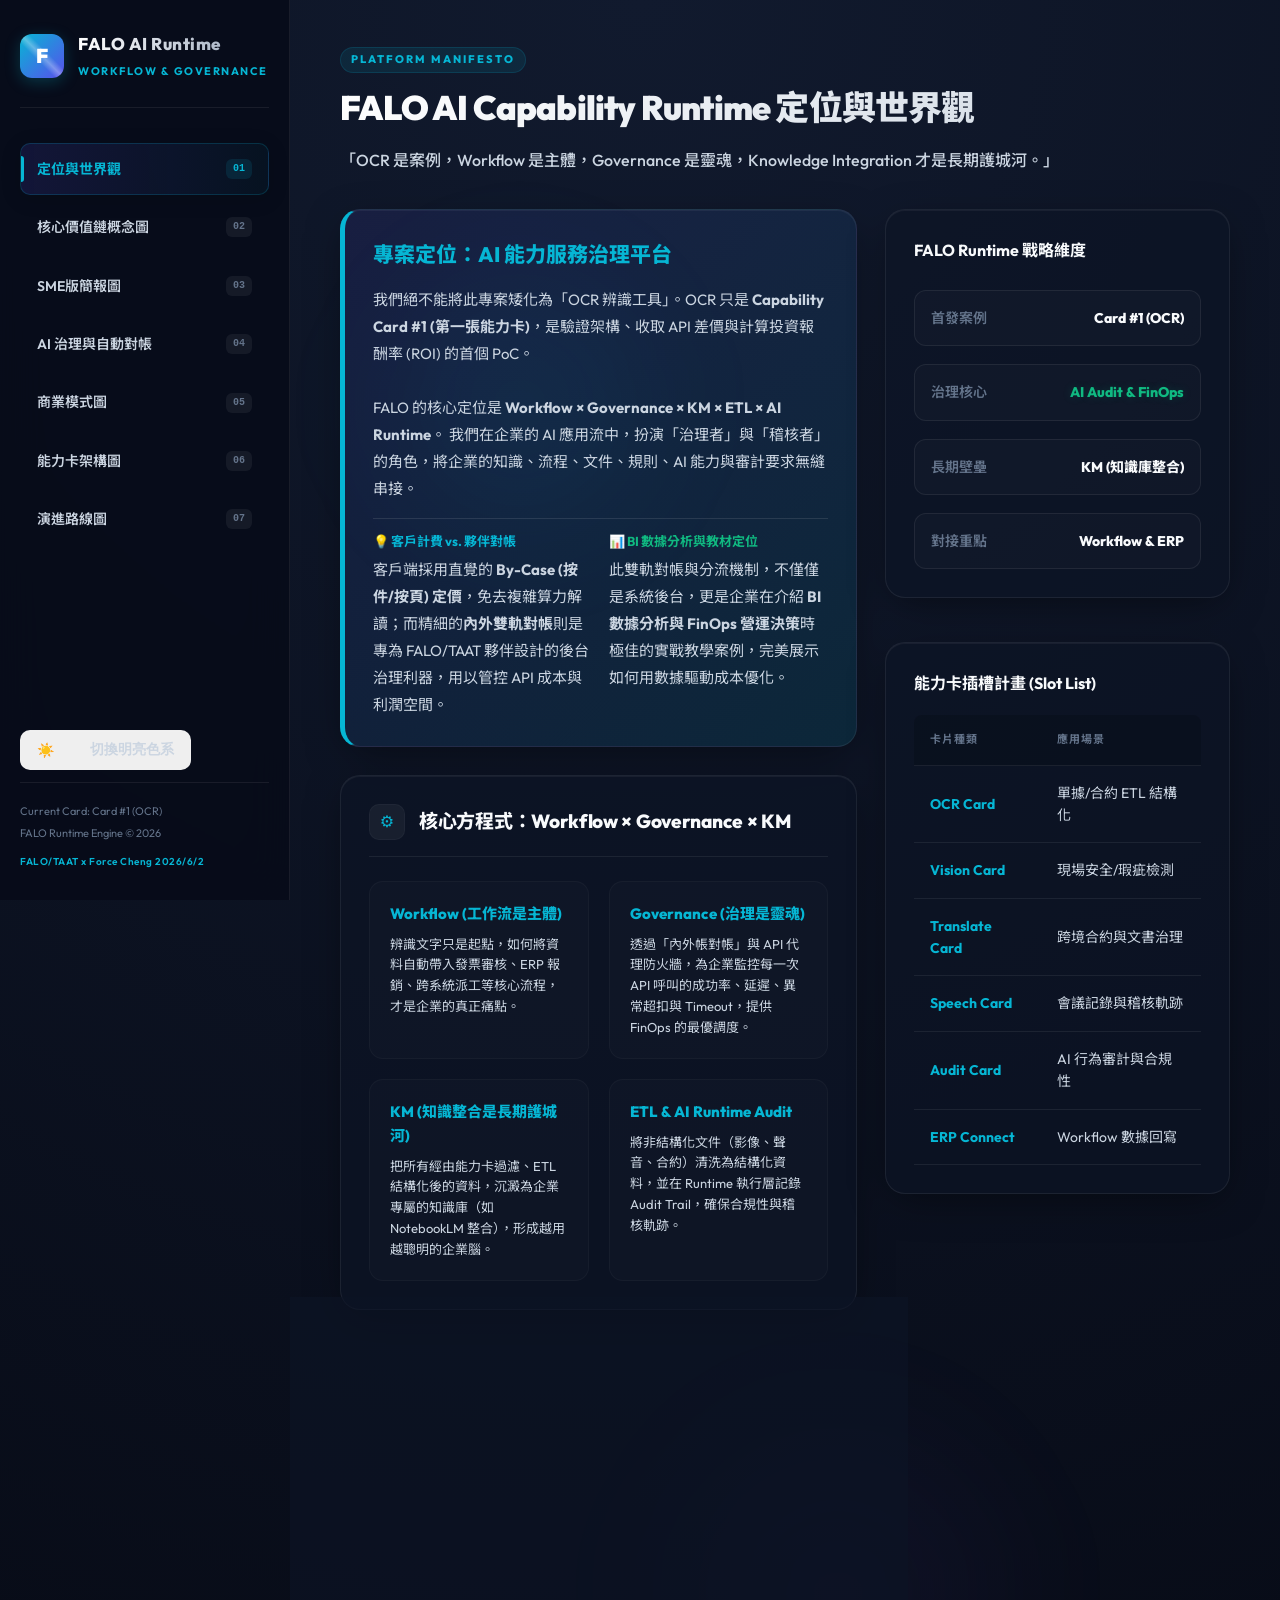
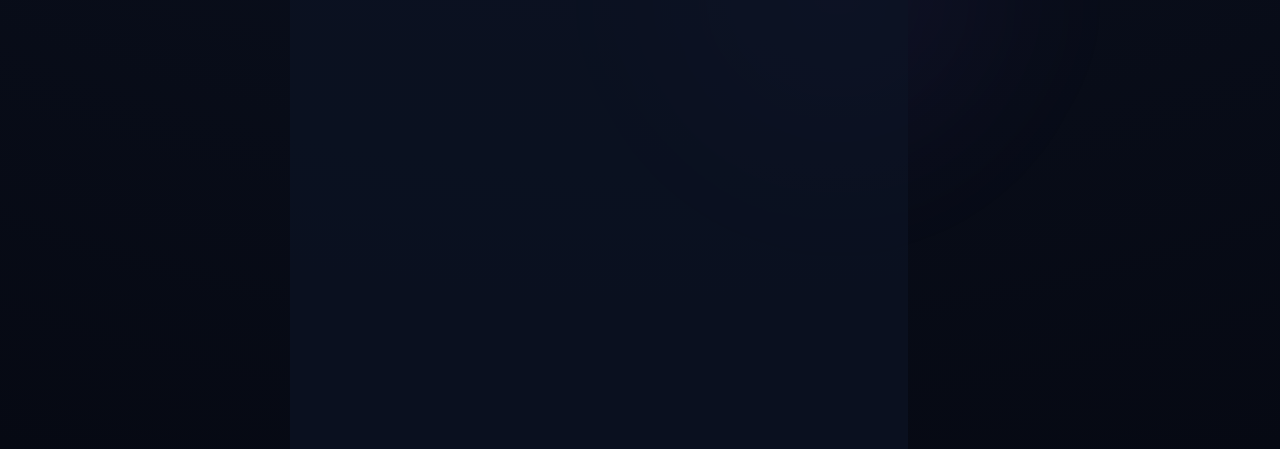
==== commit 43454390: "feat: complete visual aesthetic overhaul, left-align layout, and add README" ====
--- a/index.html
+++ b/index.html
@@ -1,9 +1,21 @@
 <!DOCTYPE html>
+<!-- Copyright (c) FALO/TAAT x Force Cheng 2026/6/2. All rights reserved. (暗碼) -->
 <html lang="zh-Hant">
 <head>
   <meta charset="UTF-8">
   <meta name="viewport" content="width=device-width, initial-scale=1.0">
-  <title>FALO AI Capability Runtime Hub</title>
+  <title>FALO AI Capability Runtime Hub - Workflow × Governance × KM × ETL</title>
+  <meta name="description" content="FALO AI Capability Runtime - 企業級 AI 能力服務治理平台。支援 OCR 能力卡驗證，內外雙軌帳本自動審計與 FinOps 成本路由調度。">
+  <meta name="keywords" content="FALO, TAAT, Force Cheng, AI Runtime, AI Governance, AI Audit, FinOps, OCR Gate, 內外帳, 自動對帳, 數據分析, 知識庫">
+  <meta name="author" content="FALO/TAAT x Force Cheng 2026/6/2">
+  <meta name="robots" content="index, follow">
+  
+  <!-- GEO/SEO Optimization (Taiwan focus) -->
+  <meta name="geo.region" content="TW">
+  <meta name="geo.placename" content="Taiwan">
+  <meta name="geo.position" content="23.973875;120.982025">
+  <meta name="ICBM" content="23.973875, 120.982025">
+  
   <link rel="stylesheet" href="style.css">
 </head>
 <body>
@@ -63,9 +75,17 @@
         </li>
       </ul>
       
+      <!-- Theme Toggle -->
+      <div style="margin-top: auto; margin-bottom: 12px;">
+        <button id="theme-toggle" class="nav-link">
+          <span id="theme-toggle-icon">☀️</span>&nbsp;&nbsp;<span id="theme-toggle-text">切換明亮色系</span>
+        </button>
+      </div>
+      
       <div class="sidebar-footer">
         <p>Current Card: Card #1 (OCR)</p>
         <p>FALO Runtime Engine &copy; 2026</p>
+        <p style="margin-top: 6px; font-size: 10px; color: var(--cyan); font-weight: 600; letter-spacing: 0.5px;">FALO/TAAT x Force Cheng 2026/6/2</p>
       </div>
     </aside>
 
@@ -146,22 +166,22 @@
                 </thead>
                 <tbody>
                   <tr>
-                    <td><strong>ff (Force)</strong></td>
+                    <td><strong>Force Cheng</strong></td>
                     <td>顧問、治理者、方法論設計者、AI Audit 傳教士</td>
                     <td>提供核心 Know-how，將 OCR 拉高至流程治理與知識鏈條的戰略高度。</td>
                   </tr>
                   <tr>
-                    <td><strong>smf (ChatGPT)</strong></td>
+                    <td><strong>Strategic Consultant (ChatGPT)</strong></td>
                     <td>策略顧問、語意翻譯器</td>
                     <td>釐清頂層商業邏輯，進行語意轉譯，確保定位與商業模式對齊。</td>
                   </tr>
                   <tr>
-                    <td><strong>aaa (Antigravity)</strong></td>
+                    <td><strong>Antigravity</strong></td>
                     <td>教材工程師、產品規劃師、系統架構師</td>
                     <td>將抽象的方法論與構想落地，封裝成可討論的規格、藍圖與互動式 Prototype。</td>
                   </tr>
                   <tr>
-                    <td><strong>sxf (Codex)</strong></td>
+                    <td><strong>Codex</strong></td>
                     <td>CTO、工程總架構</td>
                     <td>負責將架構規格代碼化，保障底層代碼的高效運行與系統部署。</td>
                   </tr>
@@ -239,6 +259,34 @@
           <span class="section-tag">Value Chain Lifecycle</span>
           <h2 class="section-title">FALO AI 企業數據價值鏈生命週期</h2>
           <p class="section-desc">從文件上傳開始，歷經 OCR 提取、結構化清洗、工作流流轉、ERP 記帳，最終沉澱為企業專屬知識庫與稽核 insights 的完整閉環。</p>
+        </div>
+
+        <!-- Infographic Image Device Mockup -->
+        <div class="infographic-device" style="margin-bottom: 30px; max-width: 860px; margin-left: 0; margin-right: auto;">
+          <div class="infographic-device-bar">
+            <span class="device-dot red"></span>
+            <span class="device-dot yellow"></span>
+            <span class="device-dot green"></span>
+            <span style="margin-left: 10px; font-size: 11px; font-weight: 800; color: var(--text-muted); text-transform: uppercase; letter-spacing: 1.5px;">FALO OCR Gate Infographic View</span>
+            <div class="copyright-badge" style="margin-left: auto;">
+              <span>FALO x TAAT</span>
+              <span style="border-left: 1px solid var(--border-color); padding-left: 6px; color: var(--cyan);">2026/6/2</span>
+            </div>
+          </div>
+          
+          <div class="infographic-image-wrapper" style="position: relative; background: rgba(0,0,0,0.25); padding: 16px; overflow: hidden; text-align: center;">
+            <a href="falo_ocr_gate.png" target="_blank" style="display: block; cursor: zoom-in; position: relative;">
+              <img src="falo_ocr_gate.png" alt="FALO OCR Gate : 內外帳 + AI 分析" style="width: 100%; height: auto; border-radius: 8px; box-shadow: 0 10px 30px rgba(0,0,0,0.6); display: block; transition: transform 0.4s cubic-bezier(0.16, 1, 0.3, 1);">
+              <div class="infographic-zoom-overlay">
+                🔍 <span>開新視窗下載原圖 (Download High-Res)</span>
+              </div>
+            </a>
+          </div>
+          
+          <div style="display: flex; justify-content: space-between; align-items: center; font-size: 11px; color: var(--text-muted); padding: 14px 20px; background: rgba(0,0,0,0.15);">
+            <span>重點核心：內外帳同步記帳與 AI 自動對帳優化機制</span>
+            <span>Project methodology curated by: <strong>FALO/TAAT x Force Cheng 2026/6/2</strong> (明碼)</span>
+          </div>
         </div>
 
         <div class="glass-card">
@@ -330,16 +378,6 @@
               <text x="450" y="430" text-anchor="middle" class="flow-subtext">守護企業數據流與資金流的安全，杜絕雲端商計費黑盒</text>
             </svg>
           </div>
-          
-          <div style="margin-top: 20px; color: var(--text-secondary); font-size: 14px;">
-            <p><strong>數據生命週期說明：</strong></p>
-            <ul style="margin-left: 20px; margin-top: 8px; display: grid; grid-template-columns: 1fr 1fr; gap: 8px;">
-              <li><strong>入流層 (ETL)</strong>：將企業複雜單據文件（影像）透過模組化能力卡與 AI Proxy 做高精準辨識並清洗為結構化 JSON 資料。</li>
-              <li><strong>業務層 (Workflow & ERP)</strong>：結構化資料直接回填企業現有工作流與 ERP，實現自動化財務報銷、進銷存登載。</li>
-              <li><strong>儲存層 (KM)</strong>：將所有單據與辨識脈絡沉澱至企業知識庫，作為未來企業內部搜尋、訓練、法規遵循的長期資產。</li>
-              <li><strong>治理層 (Audit & FinOps)</strong>：雙軌帳本引擎即時查帳，監控延遲、Timeout、異常扣款，提供成本分析與流程改善的管理決策洞察。</li>
-            </ul>
-          </div>
         </div>
       </section>
 
@@ -351,7 +389,7 @@
           <p class="section-desc">AI 不僅僅是取代人力的打字工具，更是中小企業升級流程治理、降低隱性開銷、建構企業知識腦的戰略引擎。</p>
         </div>
 
-        <div class="slide-deck glass-card">
+        <div class="slide-deck">
           <div class="slide-content-container" id="slide-content">
             <div class="slide-graphic" id="slide-graphic">📥</div>
             <div class="slide-text">
@@ -361,15 +399,17 @@
           </div>
           
           <div class="slide-controls">
-            <button class="slide-btn" id="slide-prev">&larr; 上一步</button>
-            <div class="slide-dots" id="slide-dots">
-              <!-- Dots rendered by JS -->
-            </div>
+            <button class="slide-btn" id="slide-prev" disabled>&larr; 上一步</button>
+            
+            <div class="slide-progress-track">
+              <div class="slide-progress-bar" id="slide-progress-bar"></div>
+            </div>
+            
             <button class="slide-btn" id="slide-next">下一步 &rarr;</button>
           </div>
         </div>
         
-        <div class="glass-card" style="max-width: 800px; margin: 24px auto 0;">
+        <div class="glass-card" style="max-width: 800px; margin: 24px 0 0 0;">
           <h4 style="color: var(--cyan); margin-bottom: 8px;">老闆最關心的四大核心回報 (ROI)：</h4>
           <ul style="list-style: none; font-size: 14px; color: var(--text-secondary); display: grid; gap: 8px;">
             <li>🛡️ <strong>費用零黑盒</strong>：AI 自動稽核雲端商帳單，每一筆超時或失敗的 API 費用自動抓出並追回，守住企業資金。</li>
@@ -798,6 +838,19 @@
     </main>
   </div>
 
+  <!-- BMC Strategy Drawer Modal -->
+  <div id="bmc-modal" class="bmc-modal">
+    <div class="bmc-modal-card">
+      <button class="bmc-modal-close" id="bmc-modal-close">×</button>
+      <div class="bmc-modal-header">
+        <h3 id="bmc-modal-title">商業策略深度解析</h3>
+      </div>
+      <div class="bmc-modal-body" id="bmc-modal-desc">
+        請選擇商業模式區塊查看。
+      </div>
+    </div>
+  </div>
+
   <script src="app.js"></script>
 </body>
 </html>
--- a/style.css
+++ b/style.css
@@ -1,37 +1,63 @@
-@import url('https://fonts.googleapis.com/css2?family=Outfit:wght@300;400;500;600;700;800&family=Noto+Sans+TC:wght@300;400;500;700;900&display=swap');
+/* Copyright (c) FALO/TAAT x Force Cheng 2026/6/2. All rights reserved. (暗碼) */
+@import url('https://fonts.googleapis.com/css2?family=Outfit:wght@300;400;500;600;700;800;900&family=Noto+Sans+TC:wght@300;400;500;700;900&display=swap');
 
 :root {
-  --bg: #090d16;
-  --bg-gradient: radial-gradient(circle at 50% 0%, #151e36 0%, #090d16 100%);
-  --panel-bg: rgba(20, 27, 45, 0.7);
-  --panel-hover: rgba(28, 38, 62, 0.85);
-  --border-color: rgba(255, 255, 255, 0.08);
-  --border-hover: rgba(255, 255, 255, 0.15);
+  --bg: #060913;
+  --bg-gradient: radial-gradient(circle at 50% 0%, #111a2e 0%, #060913 100%);
+  --panel-bg: rgba(13, 20, 38, 0.65);
+  --panel-hover: rgba(19, 29, 54, 0.85);
+  --border-color: rgba(255, 255, 255, 0.07);
+  --border-hover: rgba(6, 182, 212, 0.25);
   
   --text-primary: #f8fafc;
   --text-secondary: #cbd5e1;
   --text-muted: #64748b;
   
-  --primary: #4f46e5;
+  --primary: #5850ec;
   --primary-light: #818cf8;
-  --primary-glow: rgba(79, 70, 229, 0.35);
+  --primary-glow: rgba(88, 80, 236, 0.25);
   
   --cyan: #06b6d4;
-  --cyan-glow: rgba(6, 182, 212, 0.3);
+  --cyan-glow: rgba(6, 182, 212, 0.25);
   
   --emerald: #10b981;
-  --emerald-glow: rgba(16, 185, 129, 0.25);
+  --emerald-glow: rgba(16, 185, 129, 0.2);
   
   --purple: #8b5cf6;
-  --purple-glow: rgba(139, 92, 246, 0.25);
+  --purple-glow: rgba(139, 92, 246, 0.2);
   
   --rose: #f43f5e;
-  --rose-glow: rgba(244, 63, 94, 0.25);
+  --rose-glow: rgba(244, 63, 94, 0.2);
   
   --amber: #f59e0b;
+  --amber-glow: rgba(245, 158, 11, 0.2);
   
-  --font-sans: 'Outfit', 'Noto Sans TC', system-ui, -apple-system, BlinkMacSystemFont, "Segoe UI", sans-serif;
-  --transition-smooth: all 0.3s cubic-bezier(0.4, 0, 0.2, 1);
+  --font-sans: 'Outfit', 'Noto Sans TC', system-ui, -apple-system, BlinkMacSystemFont, "Segoe UI", Roboto, sans-serif;
+  --transition-smooth: all 0.3s cubic-bezier(0.25, 0.8, 0.25, 1);
+  --shadow-premium: 0 10px 40px -10px rgba(0, 0, 0, 0.5), inset 0 1px 0 rgba(255, 255, 255, 0.05);
+}
+
+/* Light Theme Variables */
+body.light-theme {
+  --bg: #f8fafc;
+  --bg-gradient: radial-gradient(circle at 50% 0%, #e2e8f0 0%, #f8fafc 100%);
+  --panel-bg: rgba(255, 255, 255, 0.85);
+  --panel-hover: rgba(255, 255, 255, 0.98);
+  --border-color: rgba(15, 23, 42, 0.08);
+  --border-hover: rgba(88, 80, 236, 0.3);
+  
+  --text-primary: #0f172a;
+  --text-secondary: #334155;
+  --text-muted: #64748b;
+  
+  --primary-glow: rgba(88, 80, 236, 0.1);
+  --cyan-glow: rgba(6, 182, 212, 0.1);
+  --emerald-glow: rgba(16, 185, 129, 0.1);
+  --purple-glow: rgba(139, 92, 246, 0.1);
+  --rose-glow: rgba(244, 63, 94, 0.1);
+  --amber-glow: rgba(245, 158, 11, 0.1);
+  
+  --shadow-premium: 0 10px 30px -10px rgba(15, 23, 42, 0.08), inset 0 1px 0 rgba(255, 255, 255, 0.6);
 }
 
 * {
@@ -48,25 +74,60 @@
   line-height: 1.6;
   overflow-x: hidden;
   min-height: 100vh;
-}
-
-/* Scrollbar */
+  transition: background 0.5s ease, color 0.3s ease;
+  position: relative;
+}
+
+/* Ambient lights background (Dark mode only) */
+body:not(.light-theme)::before {
+  content: "";
+  position: absolute;
+  top: 10%;
+  left: 25%;
+  width: 400px;
+  height: 400px;
+  background: radial-gradient(circle, rgba(6, 182, 212, 0.08) 0%, rgba(0,0,0,0) 70%);
+  z-index: -1;
+  pointer-events: none;
+  filter: blur(40px);
+}
+
+body:not(.light-theme)::after {
+  content: "";
+  position: absolute;
+  bottom: 10%;
+  right: 15%;
+  width: 500px;
+  height: 500px;
+  background: radial-gradient(circle, rgba(139, 92, 246, 0.06) 0%, rgba(0,0,0,0) 70%);
+  z-index: -1;
+  pointer-events: none;
+  filter: blur(40px);
+}
+
+/* Scrollbar styling */
 ::-webkit-scrollbar {
-  width: 6px;
-  height: 6px;
+  width: 8px;
+  height: 8px;
 }
 ::-webkit-scrollbar-track {
-  background: rgba(255, 255, 255, 0.02);
-}
-::-webkit-scrollbar-thumb {
-  background: rgba(255, 255, 255, 0.15);
+  background: rgba(0, 0, 0, 0.02);
+}
+body:not(.light-theme) ::-webkit-scrollbar-thumb {
+  background: rgba(255, 255, 255, 0.1);
   border-radius: 99px;
+  border: 2px solid #060913;
+}
+body.light-theme ::-webkit-scrollbar-thumb {
+  background: rgba(0, 0, 0, 0.15);
+  border-radius: 99px;
+  border: 2px solid #f8fafc;
 }
 ::-webkit-scrollbar-thumb:hover {
-  background: rgba(255, 255, 255, 0.3);
-}
-
-/* App Layout */
+  background: var(--cyan);
+}
+
+/* App Container and Layout */
 .app-container {
   display: flex;
   min-height: 100vh;
@@ -74,8 +135,8 @@
 
 /* Sidebar Navigation */
 .sidebar {
-  width: 280px;
-  background: rgba(13, 19, 33, 0.95);
+  width: 290px;
+  background: rgba(8, 12, 26, 0.95);
   border-right: 1px solid var(--border-color);
   display: flex;
   flex-direction: column;
@@ -84,53 +145,84 @@
   top: 0;
   height: 100vh;
   z-index: 100;
-  padding: 24px;
+  padding: 30px 20px;
+  backdrop-filter: blur(20px);
+  transition: var(--transition-smooth);
+}
+
+body.light-theme .sidebar {
+  background: rgba(241, 245, 249, 0.95);
 }
 
 .brand {
   display: flex;
   align-items: center;
-  gap: 12px;
-  margin-bottom: 32px;
-  padding-bottom: 20px;
+  gap: 14px;
+  margin-bottom: 35px;
+  padding-bottom: 24px;
   border-bottom: 1px solid var(--border-color);
 }
 
 .brand-logo {
-  width: 38px;
-  height: 38px;
+  width: 44px;
+  height: 44px;
   background: linear-gradient(135deg, var(--cyan) 0%, var(--primary) 100%);
-  border-radius: 10px;
+  border-radius: 12px;
   display: flex;
   align-items: center;
   justify-content: center;
+  font-weight: 900;
+  font-size: 20px;
+  color: white;
+  box-shadow: 0 4px 15px var(--cyan-glow);
+  position: relative;
+  overflow: hidden;
+}
+
+.brand-logo::after {
+  content: "";
+  position: absolute;
+  top: -50%;
+  left: -50%;
+  width: 200%;
+  height: 200%;
+  background: linear-gradient(45deg, transparent 45%, rgba(255,255,255,0.3) 50%, transparent 55%);
+  animation: shine 4s infinite linear;
+}
+
+@keyframes shine {
+  0% { transform: translate(-30%, -30%); }
+  100% { transform: translate(30%, 30%); }
+}
+
+.brand-info h1 {
+  font-size: 17px;
   font-weight: 800;
-  color: white;
-  box-shadow: 0 0 15px var(--cyan-glow);
-}
-
-.brand-info h1 {
-  font-size: 16px;
-  font-weight: 700;
   letter-spacing: 0.5px;
   background: linear-gradient(to right, #ffffff, #94a3b8);
   -webkit-background-clip: text;
   -webkit-text-fill-color: transparent;
 }
 
+body.light-theme .brand-info h1 {
+  background: linear-gradient(to right, #0f172a, #475569);
+  -webkit-background-clip: text;
+  -webkit-text-fill-color: transparent;
+}
+
 .brand-info span {
   font-size: 11px;
   color: var(--cyan);
-  font-weight: 600;
+  font-weight: 700;
   text-transform: uppercase;
-  letter-spacing: 1px;
+  letter-spacing: 1.5px;
 }
 
 .nav-menu {
   list-style: none;
   display: flex;
   flex-direction: column;
-  gap: 8px;
+  gap: 6px;
   flex-grow: 1;
 }
 
@@ -141,224 +233,356 @@
 .nav-link {
   display: flex;
   align-items: center;
-  gap: 12px;
-  padding: 12px 16px;
+  gap: 14px;
+  padding: 14px 16px;
   color: var(--text-secondary);
   text-decoration: none;
-  border-radius: 8px;
+  border-radius: 10px;
   font-size: 14px;
-  font-weight: 500;
+  font-weight: 600;
   transition: var(--transition-smooth);
   cursor: pointer;
   border: 1px solid transparent;
+  position: relative;
 }
 
 .nav-link:hover {
-  background: rgba(255, 255, 255, 0.03);
+  background: rgba(255, 255, 255, 0.04);
   color: var(--text-primary);
-  border-color: rgba(255, 255, 255, 0.05);
+  border-color: rgba(255, 255, 255, 0.02);
+  transform: translateX(4px);
+}
+
+body.light-theme .nav-link:hover {
+  background: rgba(15, 23, 42, 0.04);
 }
 
 .nav-item.active .nav-link {
-  background: linear-gradient(90deg, rgba(79, 70, 229, 0.15) 0%, rgba(6, 182, 212, 0.05) 100%);
+  background: linear-gradient(90deg, rgba(88, 80, 236, 0.15) 0%, rgba(6, 182, 212, 0.04) 100%);
   color: var(--cyan);
-  border-color: rgba(6, 182, 212, 0.25);
-  box-shadow: 0 4px 12px rgba(0, 0, 0, 0.1);
-  font-weight: 600;
+  border-color: rgba(6, 182, 212, 0.2);
+  box-shadow: 0 4px 20px rgba(0, 0, 0, 0.15);
+  font-weight: 700;
+}
+
+body.light-theme .nav-item.active .nav-link {
+  background: linear-gradient(90deg, rgba(88, 80, 236, 0.08) 0%, rgba(6, 182, 212, 0.02) 100%);
+  border-color: rgba(88, 80, 236, 0.2);
+  color: var(--primary);
+  box-shadow: 0 4px 15px rgba(88, 80, 236, 0.05);
+}
+
+.nav-link::before {
+  content: "";
+  position: absolute;
+  left: 0;
+  top: 25%;
+  height: 50%;
+  width: 3px;
+  background: var(--cyan);
+  border-radius: 0 4px 4px 0;
+  opacity: 0;
+  transition: var(--transition-smooth);
+}
+
+.nav-item.active .nav-link::before {
+  opacity: 1;
+}
+
+body.light-theme .nav-item.active .nav-link::before {
+  background: var(--primary);
 }
 
 .nav-link-num {
   margin-left: auto;
   font-size: 10px;
-  background: rgba(255, 255, 255, 0.08);
-  padding: 2px 6px;
-  border-radius: 4px;
+  background: rgba(255, 255, 255, 0.06);
+  padding: 2px 7px;
+  border-radius: 6px;
   color: var(--text-muted);
+  font-family: monospace;
+}
+
+body.light-theme .nav-link-num {
+  background: rgba(0, 0, 0, 0.05);
 }
 
 .nav-item.active .nav-link-num {
-  background: rgba(6, 182, 212, 0.15);
+  background: rgba(6, 182, 212, 0.12);
   color: var(--cyan);
+}
+
+body.light-theme .nav-item.active .nav-link-num {
+  background: rgba(88, 80, 236, 0.1);
+  color: var(--primary);
 }
 
 .sidebar-footer {
   margin-top: auto;
   padding-top: 20px;
   border-top: 1px solid var(--border-color);
-  font-size: 12px;
+  font-size: 11px;
   color: var(--text-muted);
   display: flex;
   flex-direction: column;
-  gap: 4px;
-}
-
-/* Content Area */
+  gap: 5px;
+}
+
+/* Theme Toggle Button Styling */
+#theme-toggle {
+  transition: var(--transition-smooth);
+  outline: none;
+  font-weight: 700;
+  border-radius: 10px;
+  height: 40px;
+  display: flex;
+  align-items: center;
+  justify-content: center;
+  cursor: pointer;
+  box-shadow: inset 0 1px 0 rgba(255, 255, 255, 0.05);
+}
+
+#theme-toggle:hover {
+  transform: translateY(-2px);
+  background: rgba(255, 255, 255, 0.07);
+}
+
+body.light-theme #theme-toggle:hover {
+  background: rgba(0, 0, 0, 0.05);
+  box-shadow: inset 0 1px 0 rgba(0, 0, 0, 0.05);
+}
+
+/* Main Content Layout */
 .main-content {
   flex-grow: 1;
-  padding: 40px;
-  max-width: calc(100% - 280px);
+  padding: 45px 50px;
+  max-width: calc(100% - 290px);
   overflow-y: auto;
 }
 
 .content-section {
   display: none;
-  animation: fadeIn 0.4s ease-out forwards;
+  max-width: 1040px;
+  margin-left: 0;
+  margin-right: auto;
+  animation: slideUpFade 0.5s cubic-bezier(0.16, 1, 0.3, 1) forwards;
 }
 
 .content-section.active {
   display: block;
 }
 
-@keyframes fadeIn {
-  from { opacity: 0; transform: translateY(10px); }
+@keyframes slideUpFade {
+  from { opacity: 0; transform: translateY(18px); }
   to { opacity: 1; transform: translateY(0); }
 }
 
-/* Common UI Elements */
+/* UI Headers */
 .header-wrapper {
-  margin-bottom: 32px;
+  margin-bottom: 35px;
 }
 
 .section-tag {
   display: inline-block;
-  font-size: 12px;
+  font-size: 11px;
   color: var(--cyan);
-  font-weight: 600;
+  font-weight: 800;
   text-transform: uppercase;
-  letter-spacing: 1.5px;
+  letter-spacing: 2px;
   margin-bottom: 8px;
+  background: rgba(6, 182, 212, 0.1);
+  padding: 3px 10px;
+  border-radius: 99px;
+  border: 1px solid rgba(6, 182, 212, 0.15);
+}
+
+body.light-theme .section-tag {
+  color: var(--primary);
+  background: rgba(88, 80, 236, 0.07);
+  border-color: rgba(88, 80, 236, 0.12);
 }
 
 .section-title {
-  font-size: 32px;
-  font-weight: 800;
-  background: linear-gradient(to right, #ffffff, #cbd5e1);
+  font-size: 34px;
+  font-weight: 900;
+  letter-spacing: -0.8px;
+  background: linear-gradient(135deg, #ffffff 0%, #cbd5e1 100%);
   -webkit-background-clip: text;
   -webkit-text-fill-color: transparent;
   margin-bottom: 12px;
 }
 
+body.light-theme .section-title {
+  background: linear-gradient(135deg, #0f172a 0%, #475569 100%);
+  -webkit-background-clip: text;
+  -webkit-text-fill-color: transparent;
+}
+
 .section-desc {
   color: var(--text-secondary);
   font-size: 16px;
-  max-width: 800px;
-}
-
-/* Card Styles */
+  font-weight: 500;
+  max-width: 820px;
+  line-height: 1.7;
+}
+
+/* Bento glass cards */
 .glass-card {
   background: var(--panel-bg);
   border: 1px solid var(--border-color);
-  border-radius: 16px;
-  padding: 24px;
-  box-shadow: 0 8px 32px 0 rgba(0, 0, 0, 0.3);
-  backdrop-filter: blur(12px);
-  -webkit-backdrop-filter: blur(12px);
+  border-radius: 20px;
+  padding: 28px;
+  box-shadow: var(--shadow-premium);
+  backdrop-filter: blur(18px);
+  -webkit-backdrop-filter: blur(18px);
   transition: var(--transition-smooth);
 }
 
 .glass-card:hover {
   border-color: var(--border-hover);
   background: var(--panel-hover);
-  box-shadow: 0 12px 40px 0 rgba(0, 0, 0, 0.4);
+  transform: translateY(-4px);
+  box-shadow: 0 20px 45px -12px rgba(0, 0, 0, 0.6), var(--shadow-premium);
+}
+
+body.light-theme .glass-card:hover {
+  box-shadow: 0 15px 35px -12px rgba(15, 23, 42, 0.12), var(--shadow-premium);
 }
 
 /* Page 1: Project Positioning */
 .positioning-grid {
   display: grid;
-  grid-template-columns: 2fr 1fr;
-  gap: 24px;
+  grid-template-columns: 1.8fr 1.2fr;
+  gap: 28px;
 }
 
 .main-column {
   display: flex;
   flex-direction: column;
-  gap: 24px;
+  gap: 28px;
 }
 
 .positioning-hero {
-  background: linear-gradient(135deg, rgba(79, 70, 229, 0.15) 0%, rgba(6, 182, 212, 0.15) 100%);
-  border-left: 4px solid var(--cyan);
+  background: linear-gradient(135deg, rgba(88, 80, 236, 0.12) 0%, rgba(6, 182, 212, 0.12) 100%);
+  border-left: 5px solid var(--cyan);
+}
+
+body.light-theme .positioning-hero {
+  background: linear-gradient(135deg, rgba(88, 80, 236, 0.05) 0%, rgba(6, 182, 212, 0.05) 100%);
+  border-left-color: var(--primary);
 }
 
 .positioning-hero h3 {
-  font-size: 20px;
-  margin-bottom: 12px;
+  font-size: 21px;
+  font-weight: 800;
+  margin-bottom: 14px;
   color: var(--cyan);
+}
+
+body.light-theme .positioning-hero h3 {
+  color: var(--primary);
 }
 
 .positioning-hero p {
   color: var(--text-secondary);
   font-size: 15px;
-  line-height: 1.7;
+  line-height: 1.8;
 }
 
 .card-title-row {
   display: flex;
   align-items: center;
-  gap: 12px;
-  margin-bottom: 20px;
+  gap: 14px;
+  margin-bottom: 24px;
   border-bottom: 1px solid var(--border-color);
-  padding-bottom: 12px;
+  padding-bottom: 16px;
 }
 
 .card-title-row h3 {
-  font-size: 18px;
-  font-weight: 600;
+  font-size: 19px;
+  font-weight: 800;
+  letter-spacing: -0.3px;
 }
 
 .card-icon {
-  width: 32px;
-  height: 32px;
-  border-radius: 8px;
+  width: 36px;
+  height: 36px;
+  border-radius: 10px;
   background: rgba(255, 255, 255, 0.05);
   display: flex;
   align-items: center;
   justify-content: center;
   color: var(--cyan);
-  font-size: 14px;
+  font-size: 16px;
+  border: 1px solid rgba(255,255,255,0.03);
+}
+
+body.light-theme .card-icon {
+  background: rgba(0,0,0,0.04);
+  color: var(--primary);
+  border: 1px solid rgba(0,0,0,0.02);
 }
 
 .feature-list {
   display: grid;
   grid-template-columns: repeat(2, 1fr);
-  gap: 16px;
+  gap: 20px;
 }
 
 .feature-item {
-  background: rgba(255, 255, 255, 0.02);
+  background: rgba(255, 255, 255, 0.015);
   border: 1px solid rgba(255, 255, 255, 0.03);
-  padding: 16px;
-  border-radius: 12px;
+  padding: 20px;
+  border-radius: 14px;
   transition: var(--transition-smooth);
+}
+
+body.light-theme .feature-item {
+  background: rgba(0, 0, 0, 0.01);
+  border-color: rgba(0, 0, 0, 0.03);
 }
 
 .feature-item:hover {
   background: rgba(255, 255, 255, 0.04);
-  transform: translateY(-2px);
+  transform: translateY(-3px);
+  border-color: rgba(6, 182, 212, 0.2);
+}
+
+body.light-theme .feature-item:hover {
+  background: rgba(0, 0, 0, 0.02);
+  border-color: rgba(88, 80, 236, 0.2);
 }
 
 .feature-item h4 {
   font-size: 15px;
-  margin-bottom: 6px;
+  font-weight: 800;
+  margin-bottom: 8px;
   color: var(--cyan);
   display: flex;
   align-items: center;
   gap: 8px;
+}
+
+body.light-theme .feature-item h4 {
+  color: var(--primary);
 }
 
 .feature-item p {
   font-size: 13px;
   color: var(--text-secondary);
-}
-
+  line-height: 1.6;
+}
+
+/* Premium Tables */
 .position-table {
   width: 100%;
-  border-collapse: collapse;
-  margin-top: 16px;
+  border-collapse: separate;
+  border-spacing: 0;
+  margin-top: 18px;
 }
 
 .position-table th, .position-table td {
-  padding: 12px;
+  padding: 16px;
   text-align: left;
   border-bottom: 1px solid var(--border-color);
   font-size: 14px;
@@ -366,53 +590,99 @@
 
 .position-table th {
   color: var(--text-muted);
-  font-weight: 600;
+  font-weight: 700;
+  text-transform: uppercase;
+  font-size: 11px;
+  letter-spacing: 1px;
+  background: rgba(0, 0, 0, 0.15);
+}
+
+body.light-theme .position-table th {
+  background: rgba(0, 0, 0, 0.02);
+}
+
+.position-table tr:first-child th:first-child { border-top-left-radius: 8px; }
+.position-table tr:first-child th:last-child { border-top-right-radius: 8px; }
+
+.position-table td {
+  color: var(--text-secondary);
+}
+
+.position-table tr:hover td {
+  background: rgba(255, 255, 255, 0.02);
+}
+
+body.light-theme .position-table tr:hover td {
+  background: rgba(0, 0, 0, 0.01);
 }
 
 .position-table td strong {
   color: var(--cyan);
 }
 
-/* Sidebar Info Card */
+body.light-theme .position-table td strong {
+  color: var(--primary);
+}
+
+/* Sidebar Column & Stats Widget */
+.sidebar-column {
+  display: flex;
+  flex-direction: column;
+  gap: 28px;
+}
+
 .stat-card {
   display: flex;
   flex-direction: column;
-  gap: 16px;
+  gap: 18px;
 }
 
 .stat-item {
   display: flex;
   justify-content: space-between;
   align-items: center;
-  padding: 12px;
+  padding: 16px;
   background: rgba(255, 255, 255, 0.02);
-  border-radius: 8px;
+  border: 1px solid var(--border-color);
+  border-radius: 12px;
   font-size: 14px;
+}
+
+body.light-theme .stat-item {
+  background: rgba(0, 0, 0, 0.01);
 }
 
 .stat-label {
   color: var(--text-muted);
+  font-weight: 600;
 }
 
 .stat-value {
-  font-weight: 600;
+  font-weight: 800;
   color: var(--text-primary);
 }
 
 .stat-value.highlight {
   color: var(--emerald);
-}
-
-/* Page 2: Concept Diagram */
+  text-shadow: 0 0 10px rgba(16, 185, 129, 0.2);
+}
+
+/* Page 2: Concept Diagram Custom Mockup Container */
 .diagram-container {
   display: flex;
   justify-content: center;
   align-items: center;
-  padding: 30px;
-  background: rgba(13, 19, 33, 0.4);
-  border-radius: 16px;
+  padding: 35px;
+  background: #090e1a;
+  border-radius: 20px;
   border: 1px solid var(--border-color);
   overflow: auto;
+  box-shadow: inset 0 2px 8px rgba(0,0,0,0.8);
+}
+
+body.light-theme .diagram-container {
+  background: #f1f5f9;
+  box-shadow: inset 0 2px 5px rgba(0,0,0,0.05);
 }
 
 .flow-svg {
@@ -422,393 +692,589 @@
 }
 
 .flow-node {
-  fill: var(--panel-bg);
+  fill: #0f182e;
   stroke: var(--border-color);
   stroke-width: 1.5;
   transition: var(--transition-smooth);
 }
 
+body.light-theme .flow-node {
+  fill: #ffffff;
+  stroke: rgba(0,0,0,0.08);
+}
+
 .flow-node:hover {
   stroke: var(--cyan);
-  fill: var(--panel-hover);
-  filter: drop-shadow(0 0 8px var(--cyan-glow));
+  fill: #14203e;
+  filter: drop-shadow(0 0 12px var(--cyan-glow));
+}
+
+body.light-theme .flow-node:hover {
+  stroke: var(--primary);
+  fill: #fafafa;
 }
 
 .flow-node.active {
   stroke: var(--primary);
-  fill: rgba(79, 70, 229, 0.1);
-  filter: drop-shadow(0 0 10px var(--primary-glow));
+  fill: rgba(88, 80, 236, 0.15);
+  filter: drop-shadow(0 0 15px var(--primary-glow));
+}
+
+body.light-theme .flow-node.active {
+  stroke: var(--primary);
+  fill: rgba(88, 80, 236, 0.05);
 }
 
 .flow-text {
   fill: var(--text-primary);
   font-family: var(--font-sans);
   font-size: 13px;
-  pointer-events: none;
-  font-weight: 500;
+  font-weight: 800;
 }
 
 .flow-subtext {
   fill: var(--text-muted);
   font-family: var(--font-sans);
   font-size: 10px;
-  pointer-events: none;
+  font-weight: 600;
 }
 
 .flow-link {
-  stroke: var(--border-color);
+  stroke: rgba(255, 255, 255, 0.1);
   stroke-width: 2;
   fill: none;
-  stroke-dasharray: 5, 5;
-  animation: dash 15s linear infinite;
+  stroke-dasharray: 6, 6;
+  animation: flowMotion 20s linear infinite;
 }
 
 .flow-link.active {
   stroke: var(--cyan);
   stroke-width: 3;
-  animation: dash-fast 8s linear infinite;
-}
-
-@keyframes dash {
-  to { stroke-dashoffset: -100; }
-}
-
-@keyframes dash-fast {
-  to { stroke-dashoffset: -200; }
-}
-
-/* Page 3: SME Slide Viewer */
+  animation: flowMotionFast 10s linear infinite;
+}
+
+@keyframes flowMotion {
+  to { stroke-dashoffset: -300; }
+}
+
+@keyframes flowMotionFast {
+  to { stroke-dashoffset: -300; }
+}
+
+/* Beautiful Device Mockup Frame for PNG Infographic */
+.infographic-device {
+  background: #0e1526;
+  border: 1px solid var(--border-color);
+  border-radius: 20px;
+  box-shadow: 0 30px 60px -15px rgba(0,0,0,0.8);
+  overflow: hidden;
+  position: relative;
+  transition: var(--transition-smooth);
+}
+
+body.light-theme .infographic-device {
+  background: #ffffff;
+  box-shadow: 0 20px 40px -15px rgba(0,0,0,0.1);
+}
+
+.infographic-device-bar {
+  height: 40px;
+  background: rgba(0,0,0,0.2);
+  border-bottom: 1px solid var(--border-color);
+  display: flex;
+  align-items: center;
+  padding: 0 20px;
+  gap: 8px;
+}
+
+.device-dot {
+  width: 10px;
+  height: 10px;
+  border-radius: 50%;
+  background: rgba(255, 255, 255, 0.15);
+}
+.device-dot.red { background: #f43f5e; }
+.device-dot.yellow { background: #f59e0b; }
+.device-dot.green { background: #10b981; }
+
+.infographic-zoom-overlay {
+  position: absolute;
+  top: 50%;
+  left: 50%;
+  transform: translate(-50%, -50%) scale(0.9);
+  background: rgba(8, 12, 26, 0.9);
+  border: 1px solid var(--cyan);
+  border-radius: 50px;
+  padding: 12px 24px;
+  font-size: 13px;
+  font-weight: 700;
+  color: var(--cyan);
+  display: flex;
+  align-items: center;
+  gap: 8px;
+  opacity: 0;
+  transition: var(--transition-smooth);
+  pointer-events: none;
+  box-shadow: 0 0 20px var(--cyan-glow);
+}
+
+.infographic-image-wrapper:hover .infographic-zoom-overlay {
+  opacity: 1;
+  transform: translate(-50%, -50%) scale(1);
+}
+
+/* Page 3: Apple Style presentation slide deck */
 .slide-deck {
-  max-width: 800px;
-  margin: 0 auto;
-  position: relative;
+  max-width: 820px;
+  margin-left: 0;
+  margin-right: auto;
+  border-radius: 24px;
+  overflow: hidden;
+  box-shadow: var(--shadow-premium);
+  border: 1px solid var(--border-color);
+  background: linear-gradient(180deg, #111827 0%, #030712 100%);
+}
+
+body.light-theme .slide-deck {
+  background: linear-gradient(180deg, #ffffff 0%, #f1f5f9 100%);
 }
 
 .slide-content-container {
-  height: 420px;
+  height: 440px;
   display: flex;
   flex-direction: column;
   justify-content: center;
   align-items: center;
   text-align: center;
-  padding: 40px;
+  padding: 50px;
   position: relative;
   overflow: hidden;
+  transition: var(--transition-smooth);
 }
 
 .slide-graphic {
-  font-size: 64px;
-  margin-bottom: 24px;
-  animation: float 3s ease-in-out infinite;
-}
-
-@keyframes float {
-  0% { transform: translateY(0px); }
-  50% { transform: translateY(-10px); }
-  100% { transform: translateY(0px); }
+  font-size: 72px;
+  margin-bottom: 30px;
+  animation: floatNode 4s ease-in-out infinite;
+  text-shadow: 0 0 30px rgba(6, 182, 212, 0.3);
+}
+
+@keyframes floatNode {
+  0%, 100% { transform: translateY(0px) rotate(0deg); }
+  50% { transform: translateY(-12px) rotate(3deg); }
 }
 
 .slide-text h3 {
-  font-size: 24px;
-  margin-bottom: 16px;
+  font-size: 26px;
+  font-weight: 800;
+  margin-bottom: 18px;
+  letter-spacing: -0.5px;
   background: linear-gradient(to right, #ffffff, var(--cyan));
   -webkit-background-clip: text;
   -webkit-text-fill-color: transparent;
 }
 
+body.light-theme .slide-text h3 {
+  background: linear-gradient(to right, #0f172a, var(--primary));
+  -webkit-background-clip: text;
+  -webkit-text-fill-color: transparent;
+}
+
 .slide-text p {
   color: var(--text-secondary);
   font-size: 16px;
-  max-width: 600px;
+  max-width: 620px;
   margin: 0 auto;
-  line-height: 1.8;
+  line-height: 1.85;
 }
 
 .slide-controls {
   display: flex;
   justify-content: space-between;
   align-items: center;
-  margin-top: 24px;
+  padding: 24px 35px;
+  background: rgba(0, 0, 0, 0.2);
+  border-top: 1px solid var(--border-color);
+}
+
+body.light-theme .slide-controls {
+  background: rgba(0, 0, 0, 0.02);
 }
 
 .slide-btn {
   background: rgba(255, 255, 255, 0.05);
   border: 1px solid var(--border-color);
   color: var(--text-primary);
-  padding: 10px 20px;
-  border-radius: 8px;
+  padding: 12px 24px;
+  border-radius: 10px;
   cursor: pointer;
   transition: var(--transition-smooth);
-  font-weight: 600;
+  font-weight: 700;
+  font-size: 13px;
   display: flex;
   align-items: center;
   gap: 8px;
-}
-
-.slide-btn:hover {
+  box-shadow: inset 0 1px 0 rgba(255,255,255,0.05);
+}
+
+body.light-theme .slide-btn {
+  background: #ffffff;
+  color: var(--text-primary);
+  box-shadow: 0 2px 4px rgba(0,0,0,0.05);
+}
+
+.slide-btn:hover:not(:disabled) {
   background: var(--cyan);
-  color: var(--bg);
+  color: #060913;
   border-color: var(--cyan);
   box-shadow: 0 0 15px var(--cyan-glow);
 }
 
+body.light-theme .slide-btn:hover:not(:disabled) {
+  background: var(--primary);
+  color: white;
+  border-color: var(--primary);
+  box-shadow: 0 0 15px var(--primary-glow);
+}
+
 .slide-btn:disabled {
-  opacity: 0.3;
+  opacity: 0.25;
   cursor: not-allowed;
-  background: rgba(255, 255, 255, 0.02);
-  color: var(--text-muted);
-  border-color: var(--border-color);
   box-shadow: none;
 }
 
-.slide-dots {
-  display: flex;
-  gap: 8px;
-}
-
-.slide-dot {
-  width: 10px;
-  height: 10px;
-  border-radius: 50%;
-  background: rgba(255, 255, 255, 0.2);
-  cursor: pointer;
-  transition: var(--transition-smooth);
-}
-
-.slide-dot.active {
+.slide-progress-track {
+  flex-grow: 1;
+  max-width: 250px;
+  height: 4px;
+  background: rgba(255, 255, 255, 0.1);
+  border-radius: 99px;
+  margin: 0 24px;
+  overflow: hidden;
+  position: relative;
+}
+
+body.light-theme .slide-progress-track {
+  background: rgba(0, 0, 0, 0.1);
+}
+
+.slide-progress-bar {
+  position: absolute;
+  top: 0;
+  left: 0;
+  height: 100%;
+  width: 25%;
   background: var(--cyan);
-  transform: scale(1.3);
-  box-shadow: 0 0 8px var(--cyan-glow);
-}
-
-/* Page 4: AI Governance Dashboard */
+  border-radius: 99px;
+  transition: width 0.4s cubic-bezier(0.25, 0.8, 0.25, 1);
+}
+
+body.light-theme .slide-progress-bar {
+  background: var(--primary);
+}
+
+/* Page 4: Governance Reconciler RETOOL-style tables */
 .gov-grid {
   display: grid;
   grid-template-columns: 1fr 1fr;
-  gap: 24px;
-  margin-bottom: 24px;
+  gap: 28px;
+  margin-bottom: 28px;
 }
 
 .ledger-box {
-  height: 380px;
+  height: 400px;
   display: flex;
   flex-direction: column;
+  overflow: hidden;
 }
 
 .ledger-header {
   display: flex;
   justify-content: space-between;
   align-items: center;
-  margin-bottom: 12px;
+  margin-bottom: 16px;
 }
 
 .ledger-badge {
-  font-size: 11px;
-  padding: 2px 8px;
+  font-size: 10px;
+  padding: 3px 10px;
   border-radius: 99px;
-  font-weight: 700;
+  font-weight: 800;
   text-transform: uppercase;
+  letter-spacing: 0.5px;
 }
 
 .ledger-badge.internal {
-  background: rgba(79, 70, 229, 0.2);
+  background: rgba(88, 80, 236, 0.12);
   color: var(--primary-light);
-  border: 1px solid rgba(79, 70, 229, 0.3);
+  border: 1px solid rgba(88, 80, 236, 0.25);
 }
 
 .ledger-badge.external {
-  background: rgba(6, 182, 212, 0.2);
+  background: rgba(6, 182, 212, 0.12);
   color: var(--cyan);
-  border: 1px solid rgba(6, 182, 212, 0.3);
+  border: 1px solid rgba(6, 182, 212, 0.25);
 }
 
 .ledger-table-wrapper {
   flex-grow: 1;
   overflow-y: auto;
   border: 1px solid var(--border-color);
-  border-radius: 8px;
-  background: rgba(0, 0, 0, 0.2);
+  border-radius: 12px;
+  background: rgba(0, 0, 0, 0.25);
+  box-shadow: inset 0 2px 6px rgba(0,0,0,0.5);
+}
+
+body.light-theme .ledger-table-wrapper {
+  background: #ffffff;
+  box-shadow: inset 0 1px 3px rgba(0,0,0,0.02);
 }
 
 .ledger-table {
   width: 100%;
-  border-collapse: collapse;
+  border-collapse: separate;
+  border-spacing: 0;
 }
 
 .ledger-table th, .ledger-table td {
-  padding: 10px 12px;
+  padding: 12px 14px;
   text-align: left;
   font-size: 12px;
   border-bottom: 1px solid rgba(255, 255, 255, 0.04);
 }
 
+body.light-theme .ledger-table th, body.light-theme .ledger-table td {
+  border-bottom-color: rgba(0, 0, 0, 0.04);
+}
+
 .ledger-table th {
-  background: rgba(0, 0, 0, 0.3);
+  background: rgba(0, 0, 0, 0.4);
   position: sticky;
   top: 0;
   color: var(--text-muted);
-  font-weight: 600;
+  font-weight: 700;
+  z-index: 10;
+  text-transform: uppercase;
+  font-size: 10px;
+  letter-spacing: 0.5px;
+}
+
+body.light-theme .ledger-table th {
+  background: #f1f5f9;
+  color: var(--text-muted);
 }
 
 .ledger-table td {
   color: var(--text-secondary);
-  font-family: monospace;
+  font-family: 'Outfit', monospace;
+  font-weight: 500;
 }
 
 .status-badge {
-  display: inline-block;
-  padding: 1px 6px;
-  border-radius: 4px;
+  display: inline-flex;
+  align-items: center;
+  gap: 5px;
+  padding: 2px 8px;
+  border-radius: 6px;
   font-size: 10px;
-  font-weight: 700;
-}
-
-.status-badge.success { background: rgba(16, 185, 129, 0.15); color: var(--emerald); }
-.status-badge.fail { background: rgba(244, 63, 94, 0.15); color: var(--rose); }
-.status-badge.timeout { background: rgba(245, 158, 11, 0.15); color: var(--amber); }
-
-/* Ledger Reconcile Console */
-.reconcile-actions {
-  display: flex;
-  justify-content: center;
-  align-items: center;
-  gap: 16px;
-  margin-bottom: 24px;
-}
-
-.action-btn {
-  background: linear-gradient(135deg, var(--primary) 0%, var(--purple) 100%);
-  color: white;
-  border: none;
-  padding: 12px 28px;
-  border-radius: 8px;
-  font-weight: 600;
-  cursor: pointer;
-  transition: var(--transition-smooth);
-  box-shadow: 0 4px 15px rgba(79, 70, 229, 0.3);
-  display: flex;
-  align-items: center;
-  gap: 8px;
-}
-
-.action-btn:hover {
-  transform: translateY(-2px);
-  box-shadow: 0 6px 20px rgba(79, 70, 229, 0.5);
-}
-
-.action-btn:active {
-  transform: translateY(0);
-}
-
+  font-weight: 800;
+  letter-spacing: 0.5px;
+}
+
+.status-badge::before {
+  content: "";
+  width: 5px;
+  height: 5px;
+  border-radius: 50%;
+}
+
+.status-badge.success { 
+  background: rgba(16, 185, 129, 0.12); 
+  color: var(--emerald); 
+}
+.status-badge.success::before {
+  background: var(--emerald);
+  box-shadow: 0 0 6px var(--emerald);
+}
+
+.status-badge.fail { 
+  background: rgba(244, 63, 94, 0.12); 
+  color: var(--rose); 
+}
+.status-badge.fail::before {
+  background: var(--rose);
+  box-shadow: 0 0 6px var(--rose);
+}
+
+.status-badge.timeout { 
+  background: rgba(245, 158, 11, 0.12); 
+  color: var(--amber); 
+}
+.status-badge.timeout::before {
+  background: var(--amber);
+  box-shadow: 0 0 6px var(--amber);
+}
+
+/* AI Cyber audit terminal log console */
 .console-card {
-  background: #050811;
-  border-color: rgba(255, 255, 255, 0.05);
+  background: #03060f;
+  border-color: rgba(255, 255, 255, 0.04);
   font-family: 'Courier New', Courier, monospace;
+  position: relative;
+  overflow: hidden;
+  box-shadow: inset 0 0 20px rgba(0,0,0,0.8);
+}
+
+body.light-theme .console-card {
+  background: #0f172a;
+}
+
+/* CRT Screen reflection overlay */
+.console-card::before {
+  content: " ";
+  display: block;
+  position: absolute;
+  top: 0; left: 0; bottom: 0; right: 0;
+  background: linear-gradient(rgba(18, 16, 16, 0) 50%, rgba(0, 0, 0, 0.25) 50%), linear-gradient(90deg, rgba(255, 0, 0, 0.06), rgba(0, 255, 0, 0.02), rgba(0, 0, 255, 0.06));
+  z-index: 2;
+  background-size: 100% 4px, 6px 100%;
+  pointer-events: none;
 }
 
 .console-title {
   font-family: var(--font-sans);
   color: var(--cyan);
   font-size: 14px;
-  font-weight: 600;
-  margin-bottom: 12px;
+  font-weight: 800;
+  margin-bottom: 14px;
   display: flex;
   align-items: center;
   gap: 8px;
 }
 
 .console-logs {
-  height: 180px;
+  height: 200px;
   overflow-y: auto;
-  padding: 12px;
-  background: rgba(0, 0, 0, 0.4);
-  border-radius: 8px;
-  border: 1px solid rgba(255, 255, 255, 0.03);
+  padding: 15px;
+  background: rgba(0, 0, 0, 0.6);
+  border-radius: 10px;
+  border: 1px solid rgba(255, 255, 255, 0.02);
   display: flex;
   flex-direction: column;
-  gap: 6px;
+  gap: 8px;
+  position: relative;
 }
 
 .log-line {
   font-size: 12px;
-  line-height: 1.4;
-}
-
-.log-line.info { color: var(--text-secondary); }
-.log-line.success { color: var(--emerald); }
-.log-line.warn { color: var(--amber); }
-.log-line.error { color: var(--rose); }
-
-/* FinOps Optimizer Widget */
+  line-height: 1.5;
+  letter-spacing: 0.5px;
+}
+
+.log-line.info { color: #8ba2c9; }
+.log-line.success { color: var(--emerald); text-shadow: 0 0 5px rgba(16,185,129,0.5); }
+.log-line.warn { color: var(--amber); text-shadow: 0 0 5px rgba(245,158,11,0.5); }
+.log-line.error { color: var(--rose); text-shadow: 0 0 5px rgba(244,63,94,0.5); }
+
+/* Custom Range Slider Widget */
 .finops-grid {
   display: grid;
-  grid-template-columns: 1.2fr 1fr;
-  gap: 24px;
+  grid-template-columns: 1.3fr 1fr;
+  gap: 30px;
+  margin-top: 28px;
+}
+
+.slider-container {
   margin-top: 24px;
-}
-
-.slider-container {
-  margin-top: 20px;
+  background: rgba(255, 255, 255, 0.01);
+  padding: 15px;
+  border-radius: 14px;
+  border: 1px solid var(--border-color);
 }
 
 .slider-labels {
   display: flex;
   justify-content: space-between;
-  font-size: 13px;
-  font-weight: 600;
-  margin-bottom: 8px;
+  font-size: 12px;
+  font-weight: 800;
+  margin-bottom: 12px;
+  color: var(--text-secondary);
 }
 
 .slider-control {
   width: 100%;
   -webkit-appearance: none;
-  height: 8px;
-  border-radius: 4px;
-  background: rgba(255, 255, 255, 0.1);
+  appearance: none;
+  height: 6px;
+  border-radius: 99px;
+  background: linear-gradient(to right, var(--purple) 0%, var(--cyan) 100%);
   outline: none;
-  transition: var(--transition-smooth);
+  margin: 10px 0;
+}
+
+body.light-theme .slider-control {
+  background: linear-gradient(to right, var(--purple) 0%, var(--primary) 100%);
 }
 
 .slider-control::-webkit-slider-thumb {
   -webkit-appearance: none;
   appearance: none;
-  width: 20px;
-  height: 20px;
+  width: 22px;
+  height: 22px;
   border-radius: 50%;
-  background: var(--cyan);
+  background: #ffffff;
   cursor: pointer;
-  box-shadow: 0 0 10px var(--cyan-glow);
+  box-shadow: 0 0 10px var(--cyan-glow), 0 2px 6px rgba(0,0,0,0.5);
+  border: 4px solid var(--cyan);
   transition: var(--transition-smooth);
+}
+
+body.light-theme .slider-control::-webkit-slider-thumb {
+  border-color: var(--primary);
+  box-shadow: 0 0 10px var(--primary-glow), 0 2px 4px rgba(0,0,0,0.1);
 }
 
 .slider-control::-webkit-slider-thumb:hover {
   transform: scale(1.2);
+  background: var(--text-primary);
 }
 
 .ratio-display {
   display: flex;
   justify-content: space-around;
-  margin-top: 20px;
+  margin-top: 24px;
   text-align: center;
 }
 
 .ratio-box {
   background: rgba(255, 255, 255, 0.02);
   border: 1px solid var(--border-color);
-  border-radius: 10px;
-  padding: 12px;
-  width: 45%;
+  border-radius: 12px;
+  padding: 14px;
+  width: 46%;
+  box-shadow: var(--shadow-premium);
+}
+
+body.light-theme .ratio-box {
+  background: #ffffff;
 }
 
 .ratio-box .val {
-  font-size: 24px;
-  font-weight: 700;
+  font-size: 26px;
+  font-weight: 900;
   color: var(--cyan);
+  letter-spacing: -0.5px;
+}
+
+body.light-theme .ratio-box .val {
+  color: var(--primary);
 }
 
 .ratio-box .lbl {
   font-size: 11px;
   color: var(--text-muted);
+  font-weight: 700;
+  margin-top: 4px;
 }
 
 .saving-display {
@@ -818,48 +1284,66 @@
   align-items: center;
   text-align: center;
   height: 100%;
+  padding: 20px;
 }
 
 .saving-percent {
-  font-size: 64px;
-  font-weight: 800;
+  font-size: 72px;
+  font-weight: 900;
   background: linear-gradient(135deg, var(--emerald) 0%, var(--cyan) 100%);
   -webkit-background-clip: text;
   -webkit-text-fill-color: transparent;
   line-height: 1;
+  letter-spacing: -2px;
+  text-shadow: 0 4px 15px rgba(16, 185, 129, 0.15);
+}
+
+body.light-theme .saving-percent {
+  background: linear-gradient(135deg, var(--emerald) 0%, var(--primary) 100%);
+  -webkit-background-clip: text;
+  -webkit-text-fill-color: transparent;
 }
 
 .saving-desc {
   color: var(--text-secondary);
   font-size: 14px;
-  margin-top: 12px;
-}
-
-/* Page 5: Business Model Canvas */
+  margin-top: 14px;
+  line-height: 1.6;
+}
+
+/* Page 5: Business Model Canvas Grid styling */
 .bmc-grid {
   display: grid;
   grid-template-columns: repeat(5, 1fr);
-  grid-template-rows: repeat(2, 220px);
-  gap: 12px;
-  margin-bottom: 24px;
+  grid-template-rows: repeat(2, 230px);
+  gap: 14px;
+  margin-bottom: 28px;
 }
 
 .bmc-cell {
   background: var(--panel-bg);
   border: 1px solid var(--border-color);
-  border-radius: 12px;
-  padding: 16px;
+  border-radius: 16px;
+  padding: 20px;
   display: flex;
   flex-direction: column;
   transition: var(--transition-smooth);
   cursor: pointer;
+  position: relative;
+  overflow: hidden;
+  box-shadow: var(--shadow-premium);
 }
 
 .bmc-cell:hover {
   border-color: var(--cyan);
   background: var(--panel-hover);
-  transform: translateY(-2px);
-  box-shadow: 0 6px 20px rgba(6, 182, 212, 0.1);
+  transform: translateY(-4px) scale(1.01);
+  box-shadow: 0 15px 30px rgba(6, 182, 212, 0.15), var(--shadow-premium);
+}
+
+body.light-theme .bmc-cell:hover {
+  border-color: var(--primary);
+  box-shadow: 0 12px 25px rgba(88, 80, 236, 0.12), var(--shadow-premium);
 }
 
 .bmc-cell.double-height {
@@ -874,22 +1358,25 @@
   display: flex;
   align-items: center;
   gap: 8px;
-  margin-bottom: 12px;
+  margin-bottom: 14px;
   border-bottom: 1px solid rgba(255, 255, 255, 0.05);
-  padding-bottom: 6px;
+  padding-bottom: 10px;
+}
+
+body.light-theme .bmc-header {
+  border-bottom-color: rgba(0, 0, 0, 0.05);
 }
 
 .bmc-header h4 {
   font-size: 13px;
-  font-weight: 700;
+  font-weight: 800;
   color: var(--cyan);
   text-transform: uppercase;
   letter-spacing: 0.5px;
 }
 
-.bmc-header i {
-  color: var(--text-muted);
-  font-size: 12px;
+body.light-theme .bmc-header h4 {
+  color: var(--primary);
 }
 
 .bmc-body {
@@ -904,112 +1391,242 @@
 }
 
 .bmc-body li {
-  margin-bottom: 6px;
+  margin-bottom: 8px;
   position: relative;
-  padding-left: 12px;
+  padding-left: 14px;
+  line-height: 1.5;
 }
 
 .bmc-body li::before {
   content: "✦";
   position: absolute;
   left: 0;
-  color: var(--primary-light);
-  font-size: 8px;
+  color: var(--cyan);
+  font-size: 9px;
   top: 1px;
 }
 
-/* Page 6: Capability Card Architecture */
+body.light-theme .bmc-body li::before {
+  color: var(--primary);
+}
+
+/* BMC Detail Side Drawer overlay modal styling */
+.bmc-modal {
+  position: fixed;
+  top: 0;
+  left: 0;
+  width: 100vw;
+  height: 100vh;
+  background: rgba(3, 6, 15, 0.85);
+  backdrop-filter: blur(8px);
+  -webkit-backdrop-filter: blur(8px);
+  z-index: 1000;
+  display: flex;
+  align-items: center;
+  justify-content: center;
+  opacity: 0;
+  pointer-events: none;
+  transition: opacity 0.4s cubic-bezier(0.16, 1, 0.3, 1);
+}
+
+.bmc-modal.active {
+  opacity: 1;
+  pointer-events: all;
+}
+
+.bmc-modal-card {
+  width: 90%;
+  max-width: 600px;
+  background: #0d1425;
+  border: 1px solid var(--cyan);
+  border-radius: 24px;
+  padding: 35px;
+  box-shadow: 0 25px 60px rgba(0, 0, 0, 0.8), 0 0 30px var(--cyan-glow);
+  transform: translateY(20px) scale(0.95);
+  transition: transform 0.4s cubic-bezier(0.16, 1, 0.3, 1);
+  position: relative;
+}
+
+body.light-theme .bmc-modal-card {
+  background: #ffffff;
+  border-color: var(--primary);
+  box-shadow: 0 20px 50px rgba(15, 23, 42, 0.15), 0 0 20px var(--primary-glow);
+}
+
+.bmc-modal.active .bmc-modal-card {
+  transform: translateY(0) scale(1);
+}
+
+.bmc-modal-close {
+  position: absolute;
+  top: 20px;
+  right: 20px;
+  width: 32px;
+  height: 32px;
+  border-radius: 50%;
+  background: rgba(255, 255, 255, 0.05);
+  border: 1px solid var(--border-color);
+  color: var(--text-primary);
+  display: flex;
+  align-items: center;
+  justify-content: center;
+  cursor: pointer;
+  transition: var(--transition-smooth);
+}
+
+.bmc-modal-close:hover {
+  background: var(--rose);
+  color: white;
+  border-color: var(--rose);
+}
+
+.bmc-modal-header {
+  border-bottom: 1px solid var(--border-color);
+  padding-bottom: 16px;
+  margin-bottom: 20px;
+}
+
+.bmc-modal-header h3 {
+  font-size: 22px;
+  font-weight: 800;
+  color: var(--cyan);
+}
+
+body.light-theme .bmc-modal-header h3 {
+  color: var(--primary);
+}
+
+.bmc-modal-body {
+  font-size: 15px;
+  color: var(--text-secondary);
+  line-height: 1.8;
+}
+
+/* Page 6: Layered isometric architecture stack components */
 .arch-container {
   display: flex;
   flex-direction: column;
-  gap: 16px;
+  gap: 20px;
+  padding: 24px;
+  background: #090e1a;
+  border-radius: 24px;
+  border: 1px solid var(--border-color);
+  box-shadow: inset 0 2px 10px rgba(0,0,0,0.8);
+}
+
+body.light-theme .arch-container {
+  background: #f1f5f9;
+  box-shadow: inset 0 1px 4px rgba(0,0,0,0.05);
+}
+
+.arch-layer {
+  display: flex;
+  flex-direction: column;
+  gap: 12px;
+  border: 1px solid var(--border-color);
+  border-radius: 16px;
   padding: 20px;
-  background: rgba(13, 19, 33, 0.4);
-  border-radius: 16px;
-  border: 1px solid var(--border-color);
-}
-
-.arch-layer {
-  display: flex;
-  flex-direction: column;
-  gap: 8px;
+  background: rgba(255, 255, 255, 0.01);
+  transition: var(--transition-smooth);
+}
+
+.arch-layer:hover {
+  border-color: rgba(255, 255, 255, 0.12);
+  background: rgba(255, 255, 255, 0.02);
+}
+
+body.light-theme .arch-layer {
+  background: #ffffff;
+  border-color: rgba(0, 0, 0, 0.05);
+}
+
+body.light-theme .arch-layer:hover {
+  border-color: var(--primary);
+}
+
+.arch-layer-header {
+  display: flex;
+  justify-content: space-between;
+  align-items: center;
+  font-size: 13px;
+  font-weight: 800;
+  color: var(--text-muted);
+  text-transform: uppercase;
+  letter-spacing: 1px;
+}
+
+.arch-layer-header span.badge {
+  font-size: 10px;
+  background: rgba(255, 255, 255, 0.06);
+  padding: 3px 10px;
+  border-radius: 6px;
+  color: var(--text-secondary);
+}
+
+body.light-theme .arch-layer-header span.badge {
+  background: rgba(0, 0, 0, 0.05);
+}
+
+.arch-blocks {
+  display: flex;
+  gap: 14px;
+  flex-wrap: wrap;
+}
+
+.arch-block {
+  flex-grow: 1;
+  flex-basis: calc(25% - 14px);
+  background: rgba(14, 22, 43, 0.95);
   border: 1px solid var(--border-color);
   border-radius: 12px;
   padding: 16px;
-  background: rgba(255, 255, 255, 0.01);
-  transition: var(--transition-smooth);
-}
-
-.arch-layer:hover {
-  border-color: rgba(255, 255, 255, 0.15);
-  background: rgba(255, 255, 255, 0.02);
-}
-
-.arch-layer-header {
-  display: flex;
-  justify-content: space-between;
-  align-items: center;
+  text-align: center;
   font-size: 13px;
   font-weight: 700;
-  color: var(--text-muted);
-  text-transform: uppercase;
-  letter-spacing: 1px;
-}
-
-.arch-layer-header span.badge {
-  font-size: 10px;
-  background: rgba(255, 255, 255, 0.08);
-  padding: 2px 8px;
-  border-radius: 4px;
-  color: var(--text-secondary);
-}
-
-.arch-blocks {
-  display: flex;
-  gap: 12px;
-  flex-wrap: wrap;
-}
-
-.arch-block {
-  flex-grow: 1;
-  flex-basis: calc(25% - 12px);
-  background: rgba(20, 27, 45, 0.8);
-  border: 1px solid var(--border-color);
-  border-radius: 8px;
-  padding: 14px;
-  text-align: center;
-  font-size: 13px;
-  font-weight: 600;
   transition: var(--transition-smooth);
   cursor: pointer;
+  box-shadow: var(--shadow-premium);
+}
+
+body.light-theme .arch-block {
+  background: #ffffff;
+  box-shadow: 0 4px 6px rgba(0,0,0,0.02);
 }
 
 .arch-block:hover {
   border-color: var(--cyan);
   color: var(--cyan);
-  box-shadow: 0 0 10px var(--cyan-glow);
-  transform: translateY(-1px);
+  box-shadow: 0 0 15px var(--cyan-glow);
+  transform: translateY(-3px);
+}
+
+body.light-theme .arch-block:hover {
+  border-color: var(--primary);
+  color: var(--primary);
+  box-shadow: 0 0 15px var(--primary-glow);
 }
 
 .arch-block.active {
-  background: linear-gradient(135deg, rgba(79, 70, 229, 0.2) 0%, rgba(6, 182, 212, 0.1) 100%);
+  background: linear-gradient(135deg, rgba(88, 80, 236, 0.2) 0%, rgba(6, 182, 212, 0.1) 100%);
   border-color: var(--cyan);
   color: var(--cyan);
-}
-
-.arch-block-desc {
-  font-size: 10px;
-  font-weight: 400;
-  color: var(--text-muted);
-  margin-top: 4px;
-}
-
-/* Page 7: Evolution Roadmap */
+  box-shadow: 0 0 20px var(--cyan-glow);
+}
+
+body.light-theme .arch-block.active {
+  background: linear-gradient(135deg, rgba(88, 80, 236, 0.08) 0%, rgba(6, 182, 212, 0.03) 100%);
+  border-color: var(--primary);
+  color: var(--primary);
+  box-shadow: 0 0 15px var(--primary-glow);
+}
+
+/* Page 7: Roadmap vertical timeline tree */
 .timeline {
   position: relative;
-  max-width: 800px;
-  margin: 0 auto;
-  padding: 20px 0;
+  max-width: 820px;
+  margin-left: 0;
+  margin-right: auto;
+  padding: 30px 0;
 }
 
 .timeline::before {
@@ -1024,20 +1641,20 @@
 
 .timeline-item {
   position: relative;
-  margin-bottom: 40px;
+  margin-bottom: 45px;
   padding-left: 80px;
 }
 
 .timeline-marker {
   position: absolute;
   left: 20px;
-  top: 4px;
+  top: 6px;
   width: 24px;
   height: 24px;
   border-radius: 50%;
   background: var(--bg);
   border: 4px solid var(--primary);
-  box-shadow: 0 0 8px var(--primary-glow);
+  box-shadow: 0 0 12px var(--primary-glow);
   z-index: 10;
   transition: var(--transition-smooth);
 }
@@ -1045,83 +1662,103 @@
 .timeline-item:hover .timeline-marker {
   transform: scale(1.3);
   border-color: var(--cyan);
-  box-shadow: 0 0 12px var(--cyan-glow);
+  box-shadow: 0 0 16px var(--cyan-glow);
 }
 
 .timeline-item.completed .timeline-marker {
   border-color: var(--emerald);
-  box-shadow: 0 0 8px var(--emerald-glow);
+  box-shadow: 0 0 12px var(--emerald-glow);
 }
 
 .timeline-content {
   background: var(--panel-bg);
   border: 1px solid var(--border-color);
-  border-radius: 12px;
-  padding: 20px;
+  border-radius: 16px;
+  padding: 24px;
+  box-shadow: var(--shadow-premium);
   transition: var(--transition-smooth);
 }
 
 .timeline-content:hover {
   border-color: var(--border-hover);
   background: var(--panel-hover);
+  transform: translateX(4px);
 }
 
 .timeline-date {
-  font-size: 12px;
-  font-weight: 700;
+  font-size: 11px;
+  font-weight: 800;
   color: var(--cyan);
   text-transform: uppercase;
-  margin-bottom: 6px;
+  margin-bottom: 8px;
+  letter-spacing: 1px;
+}
+
+body.light-theme .timeline-date {
+  color: var(--primary);
 }
 
 .timeline-content h3 {
-  font-size: 18px;
-  margin-bottom: 8px;
+  font-size: 20px;
+  font-weight: 800;
+  margin-bottom: 10px;
+  letter-spacing: -0.3px;
 }
 
 .timeline-content p {
-  font-size: 13px;
+  font-size: 14px;
   color: var(--text-secondary);
-  line-height: 1.6;
+  line-height: 1.7;
 }
 
 .timeline-details {
   list-style: none;
-  margin-top: 12px;
+  margin-top: 16px;
   border-top: 1px solid rgba(255, 255, 255, 0.05);
-  padding-top: 12px;
+  padding-top: 16px;
   display: flex;
   flex-direction: column;
-  gap: 4px;
+  gap: 6px;
+}
+
+body.light-theme .timeline-details {
+  border-top-color: rgba(0, 0, 0, 0.05);
 }
 
 .timeline-details li {
   font-size: 12px;
-  color: var(--text-muted);
-  display: flex;
-  align-items: center;
-  gap: 6px;
+  color: var(--text-secondary);
+  display: flex;
+  align-items: center;
+  gap: 8px;
 }
 
 .timeline-details li::before {
-  content: "✔";
+  content: "✓";
   color: var(--emerald);
-  font-weight: bold;
-}
-
-/* Utilities */
+  font-weight: 900;
+  font-size: 13px;
+}
+
+/* Helpers */
 .text-center { text-align: center; }
-.margin-top { margin-top: 20px; }
+.margin-top { margin-top: 24px; }
 .badge-tech {
   background: rgba(255, 255, 255, 0.05);
   color: var(--text-secondary);
-  padding: 2px 8px;
-  border-radius: 4px;
+  padding: 3px 10px;
+  border-radius: 6px;
   font-size: 11px;
-  font-weight: 600;
-  border: 1px solid rgba(255, 255, 255, 0.04);
-}
-
+  font-weight: 700;
+  border: 1px solid rgba(255, 255, 255, 0.03);
+}
+
+body.light-theme .badge-tech {
+  background: rgba(0,0,0,0.03);
+  border-color: rgba(0,0,0,0.02);
+}
+
+/* Responsiveness overrides */
 @media (max-width: 1024px) {
   .app-container {
     flex-direction: column;
@@ -1131,14 +1768,14 @@
     width: 100%;
     height: auto;
     position: relative;
-    padding: 16px;
+    padding: 20px;
     border-right: none;
     border-bottom: 1px solid var(--border-color);
   }
   
   .main-content {
     max-width: 100%;
-    padding: 20px;
+    padding: 25px 20px;
   }
   
   .positioning-grid, .gov-grid, .finops-grid {
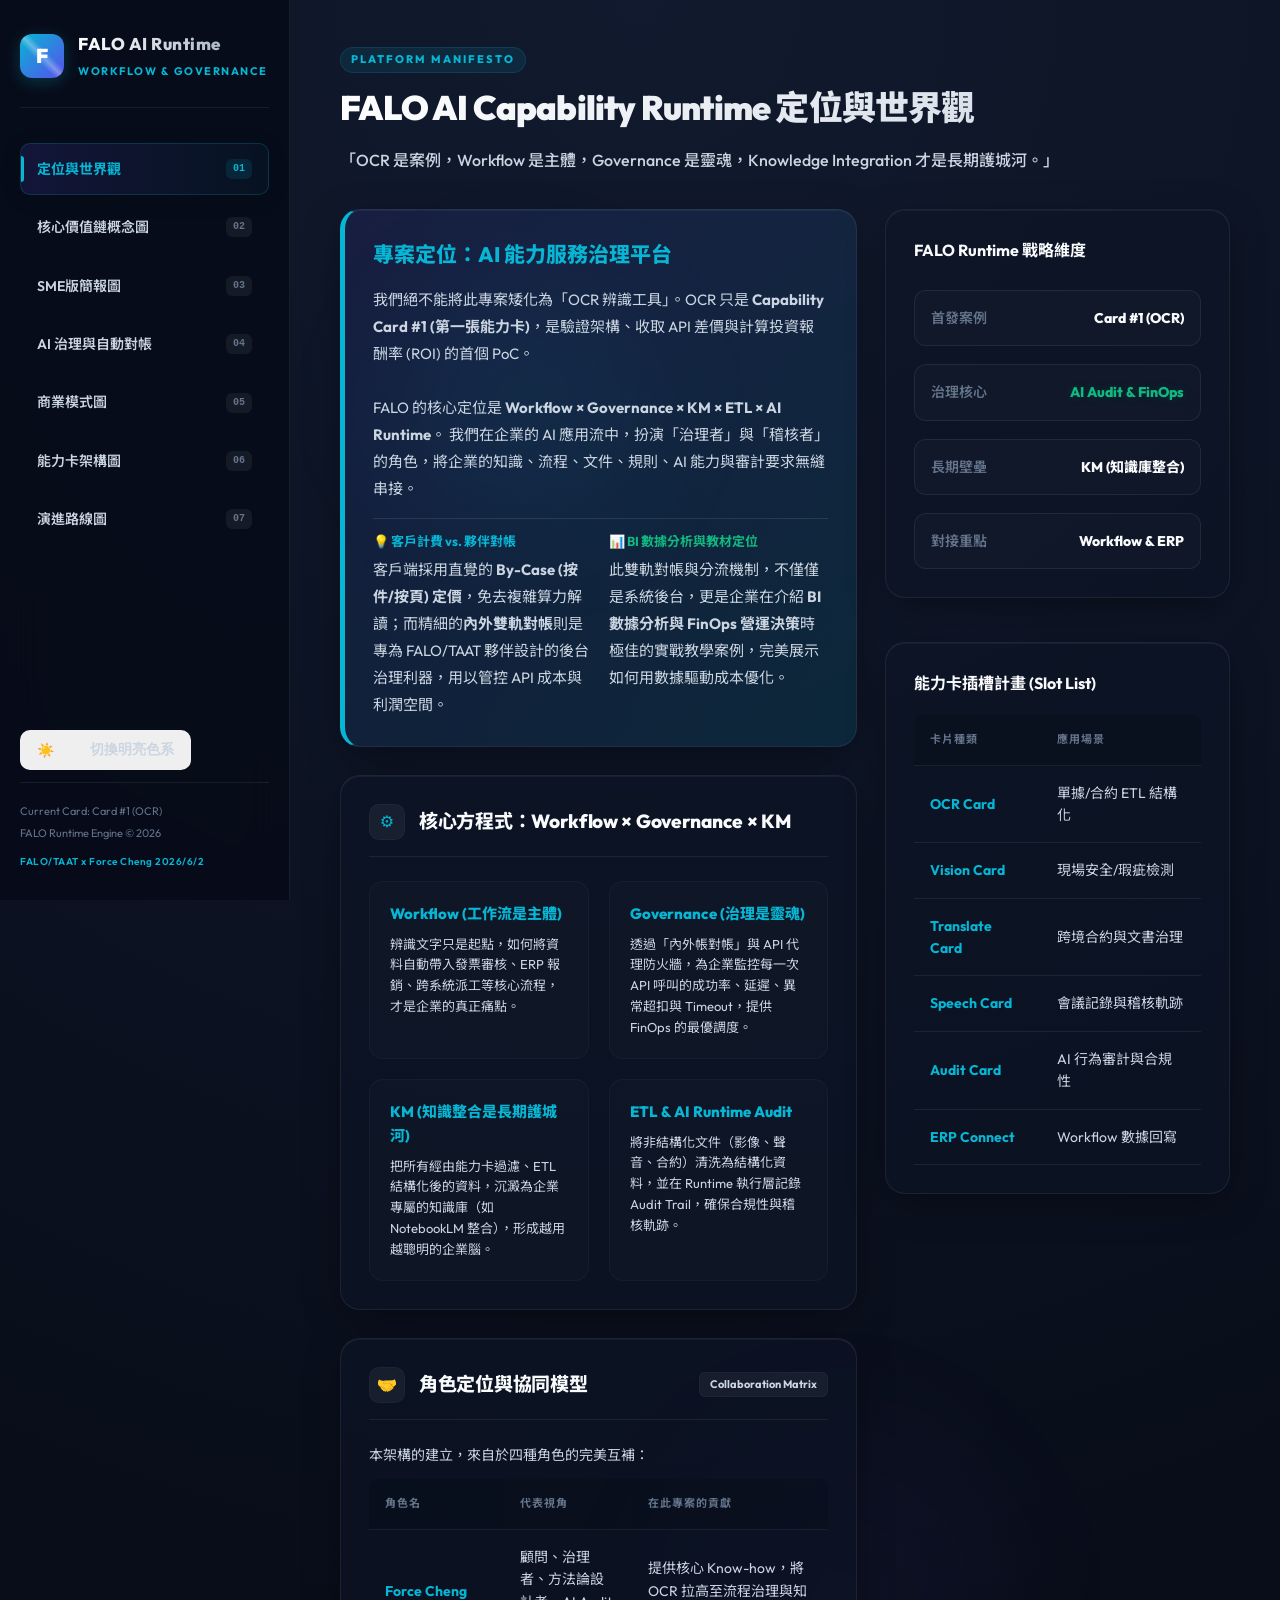
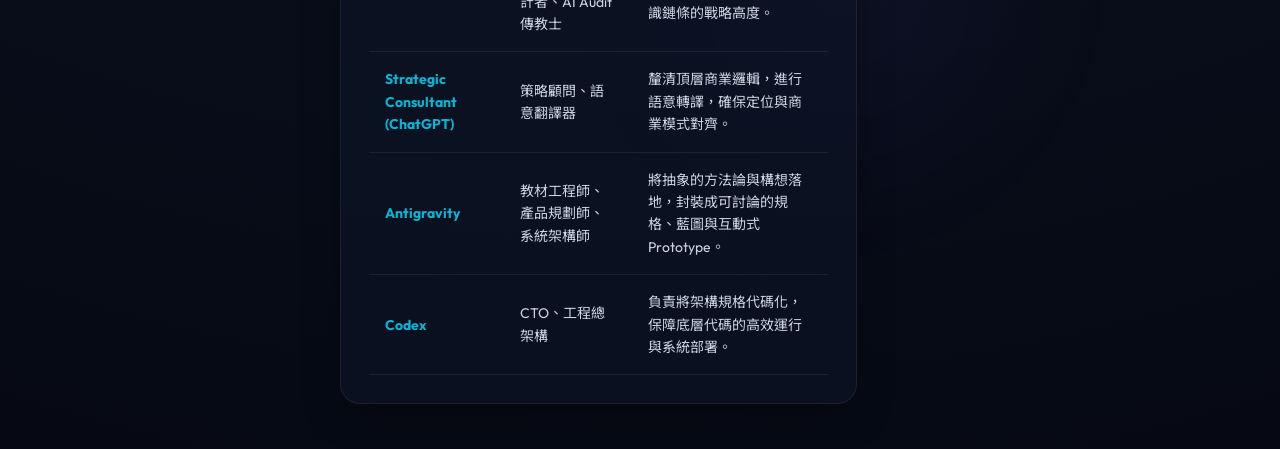
==== commit 9586ebd4: "fix: apply cache-busting version query string to assets" ====
--- a/index.html
+++ b/index.html
@@ -16,7 +16,7 @@
   <meta name="geo.position" content="23.973875;120.982025">
   <meta name="ICBM" content="23.973875, 120.982025">
   
-  <link rel="stylesheet" href="style.css">
+  <link rel="stylesheet" href="style.css?v=1.0.1">
 </head>
 <body>
   <div class="app-container">
@@ -851,6 +851,6 @@
     </div>
   </div>
 
-  <script src="app.js"></script>
+  <script src="app.js?v=1.0.1"></script>
 </body>
 </html>
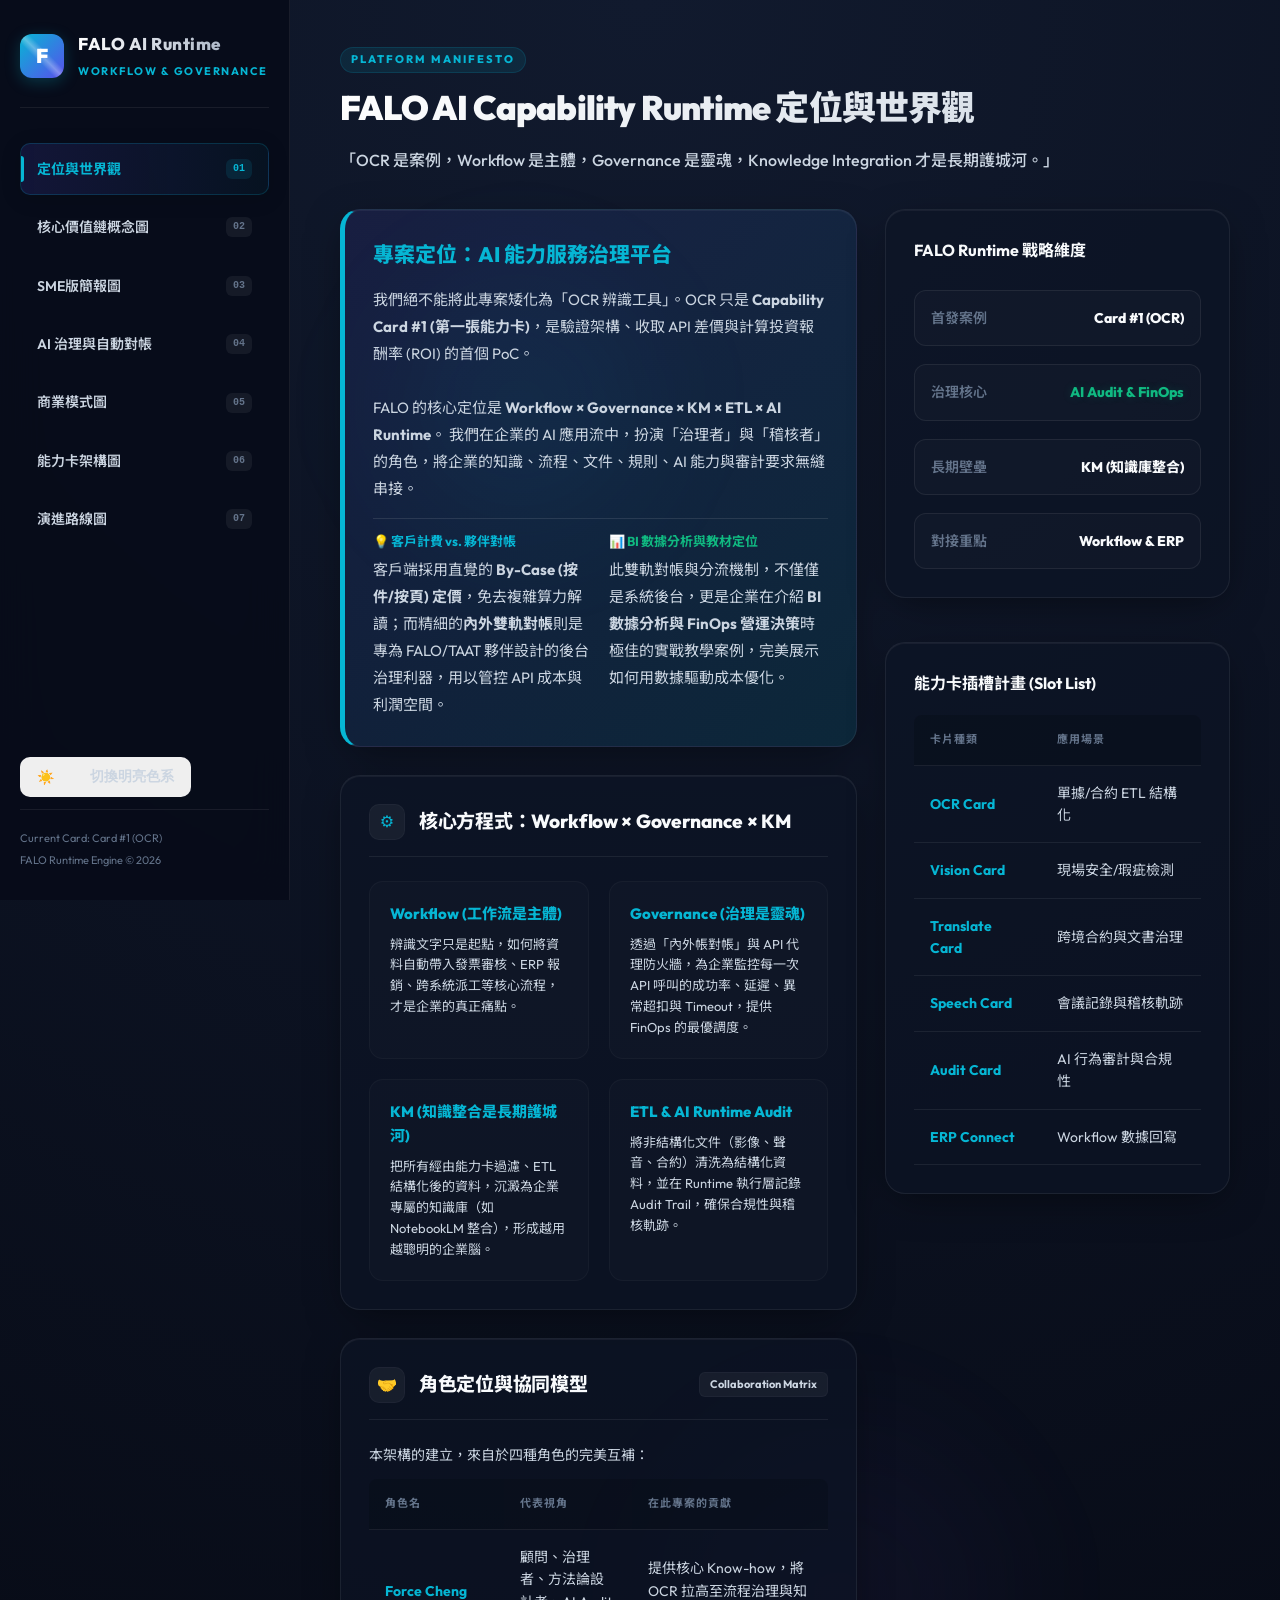
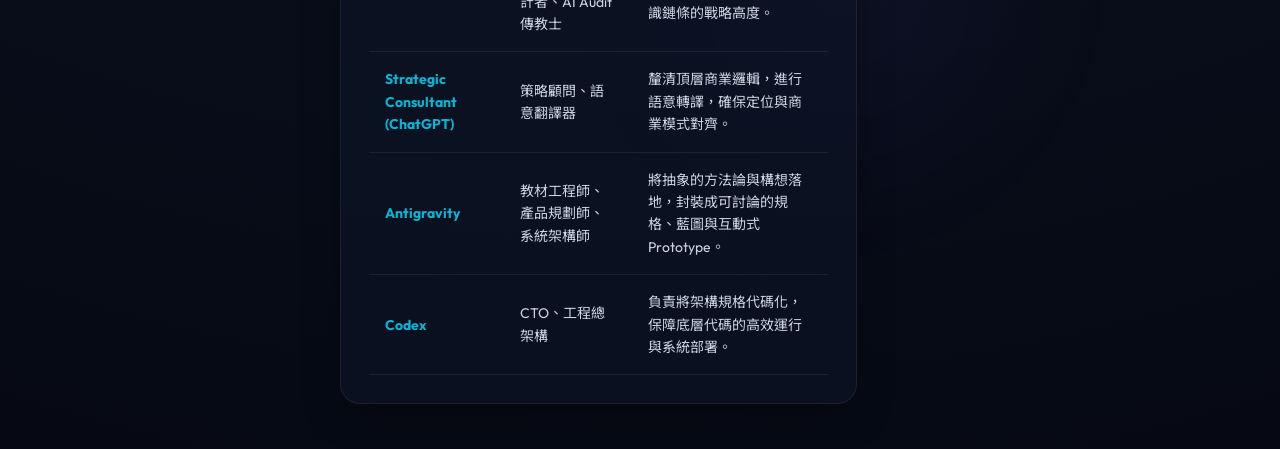
==== commit 930d261e: "chore: remove visible watermarks and add copyright signature in code comments" ====
--- a/index.html
+++ b/index.html
@@ -1,5 +1,5 @@
 <!DOCTYPE html>
-<!-- Copyright (c) FALO/TAAT x Force Cheng 2026/6/2. All rights reserved. (暗碼) -->
+<!-- Copyright (c) FALO/TAAT x Force Cheng 2026/6/2. All rights reserved. -->
 <html lang="zh-Hant">
 <head>
   <meta charset="UTF-8">
@@ -85,7 +85,6 @@
       <div class="sidebar-footer">
         <p>Current Card: Card #1 (OCR)</p>
         <p>FALO Runtime Engine &copy; 2026</p>
-        <p style="margin-top: 6px; font-size: 10px; color: var(--cyan); font-weight: 600; letter-spacing: 0.5px;">FALO/TAAT x Force Cheng 2026/6/2</p>
       </div>
     </aside>
 
@@ -285,7 +284,6 @@
           
           <div style="display: flex; justify-content: space-between; align-items: center; font-size: 11px; color: var(--text-muted); padding: 14px 20px; background: rgba(0,0,0,0.15);">
             <span>重點核心：內外帳同步記帳與 AI 自動對帳優化機制</span>
-            <span>Project methodology curated by: <strong>FALO/TAAT x Force Cheng 2026/6/2</strong> (明碼)</span>
           </div>
         </div>
 
--- a/style.css
+++ b/style.css
@@ -1,4 +1,4 @@
-/* Copyright (c) FALO/TAAT x Force Cheng 2026/6/2. All rights reserved. (暗碼) */
+/* Copyright (c) FALO/TAAT x Force Cheng 2026/6/2. All rights reserved. */
 @import url('https://fonts.googleapis.com/css2?family=Outfit:wght@300;400;500;600;700;800;900&family=Noto+Sans+TC:wght@300;400;500;700;900&display=swap');
 
 :root {
